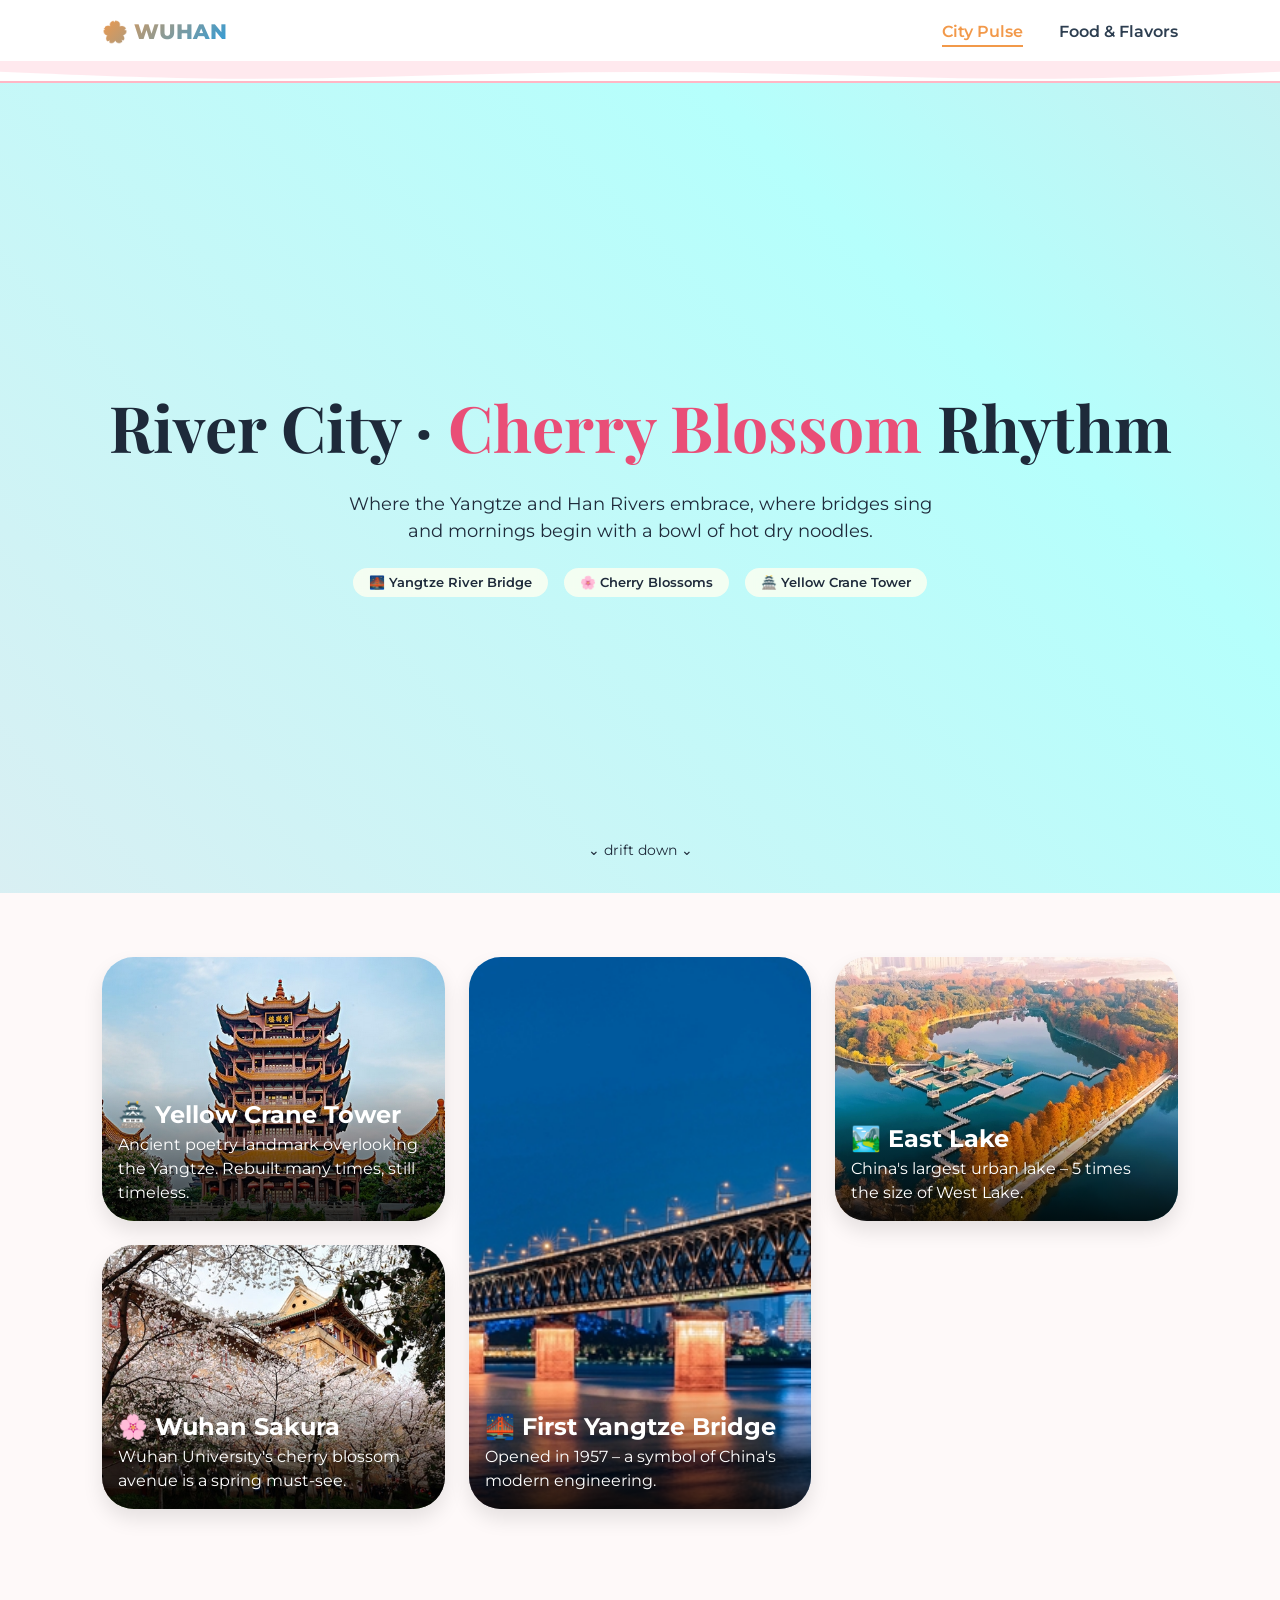
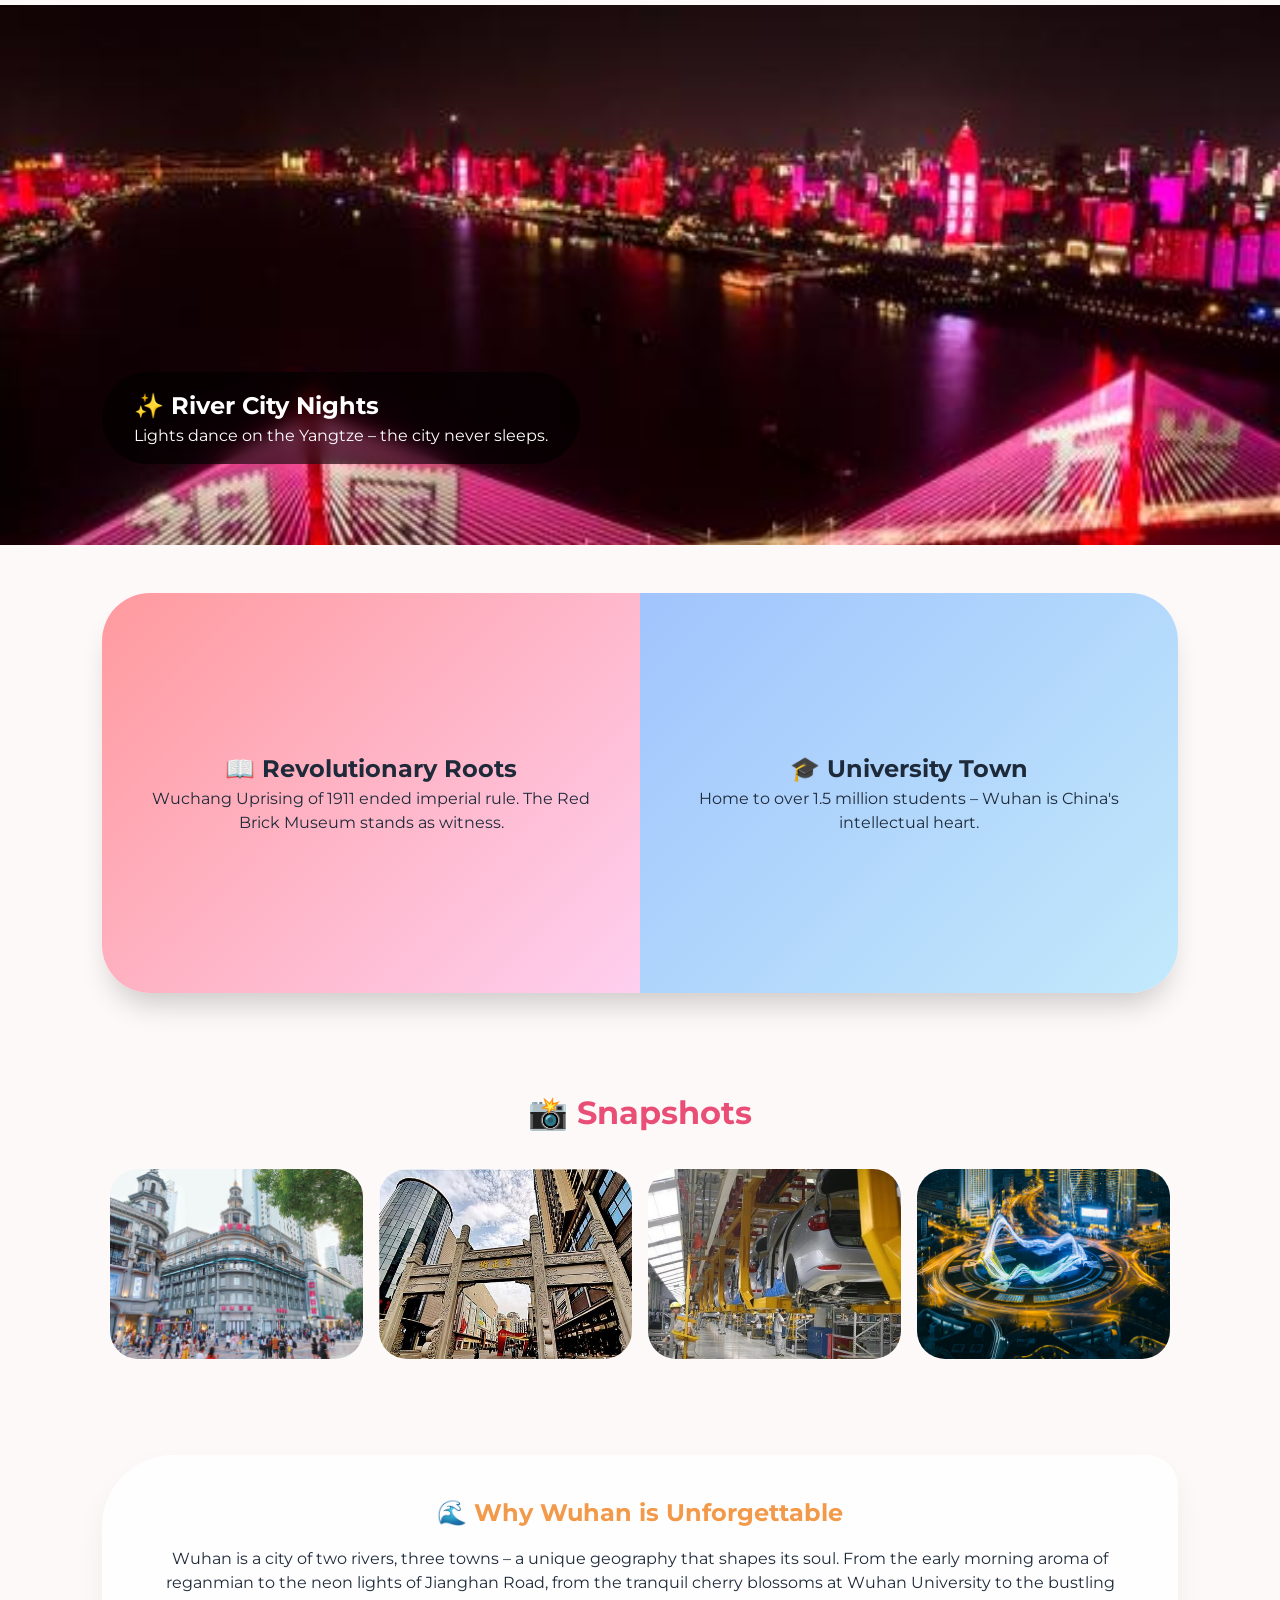
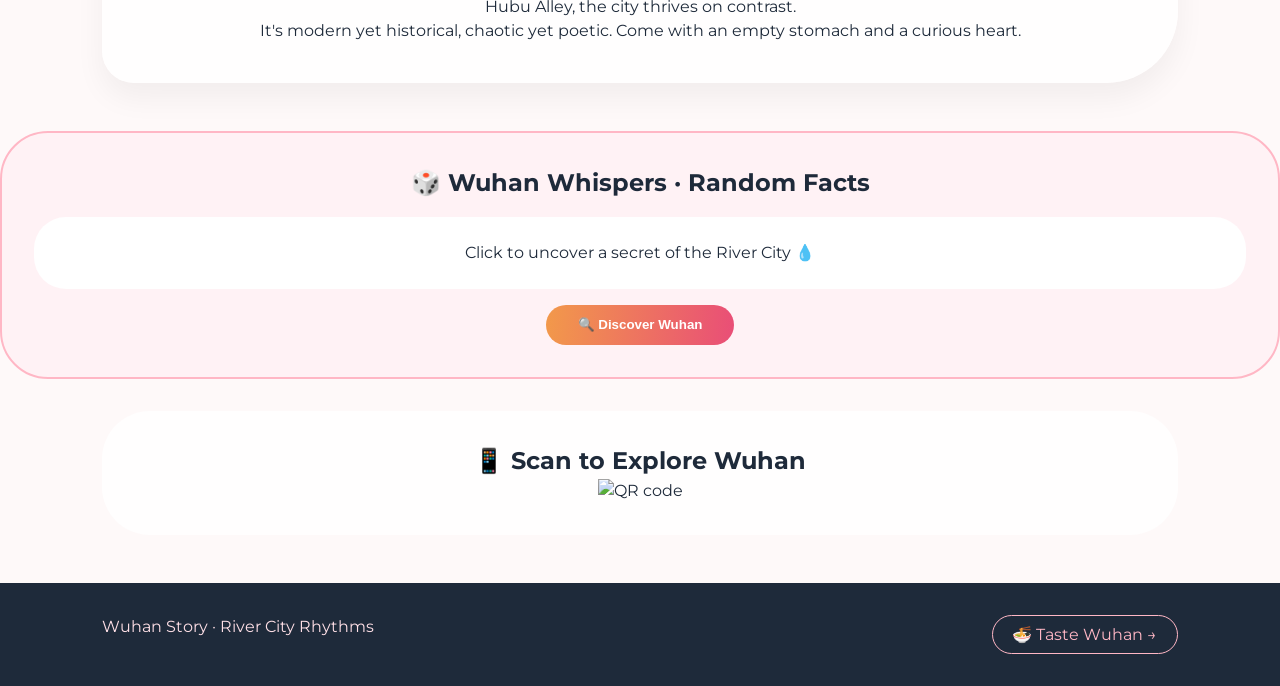
==== index.html @ 382a6985 "Add files via upload" ====
<!DOCTYPE html>
<html lang="en">
<head>
  <meta charset="UTF-8">
  <meta name="viewport" content="width=device-width, initial-scale=1.0">
  <title>Wuhan · River City · Cherry Blossom Dreams</title>
  <link rel="stylesheet" href="style.css">
  <link href="https://fonts.googleapis.com/css2?family=Montserrat:wght@300;400;500;600;700;800&family=Playfair+Display:wght@400;500;600;700&display=swap" rel="stylesheet">
</head>
<body class="wuhan-page">

<header class="header-wave">
  <div class="header-container">
    <div class="logo">🌸 WUHAN </div>
    <nav>
      <a href="index.html" class="active">City Pulse</a>
      <a href="food.html">Food & Flavors</a>
    </nav>
  </div>
  <svg class="wave-separator" viewBox="0 0 1440 60" preserveAspectRatio="none">
    <path fill="#FFB7C5" fill-opacity="0.3" d="M0,32L48,37.3C96,43,192,53,288,53.3C384,53,480,43,576,37.3C672,32,768,32,864,37.3C960,43,1056,53,1152,53.3C1248,53,1344,43,1392,37.3L1440,32L1440,0L1392,0C1344,0,1248,0,1152,0C1056,0,960,0,864,0C768,0,672,0,576,0C480,0,384,0,288,0C192,0,96,0,48,0L0,0Z"></path>
  </svg>
</header>

<!-- Hero with animated gradient -->
<section class="hero-wuhan">
  <div class="hero-bg-animate"></div>
  <div class="hero-content">
    <h1>River City · <span class="pink">Cherry Blossom</span> Rhythm</h1>
    <p>Where the Yangtze and Han Rivers embrace, where bridges sing and mornings begin with a bowl of hot dry noodles.</p>
    <div class="hero-badges">
      <span>🌉 Yangtze River Bridge</span>
      <span>🌸 Cherry Blossoms</span>
      <span>🏯 Yellow Crane Tower</span>
    </div>
  </div>
  <div class="scroll-float">⌄  drift down ⌄</div>
</section>

<!-- Waterfall card grid (unique layout) -->
<section class="waterfall-grid">
  <div class="waterfall-item">
    <img src="images/yellowcrane.jpg" alt="Yellow Crane Tower">
    <div class="waterfall-caption">
      <h2>🏯 Yellow Crane Tower</h2>
      <p>Ancient poetry landmark overlooking the Yangtze. Rebuilt many times, still timeless.</p>
    </div>
  </div>
  <div class="waterfall-item tall">
    <img src="images/yangtzebridge.jpg" alt="Yangtze River Bridge">
    <div class="waterfall-caption">
      <h2>🌉 First Yangtze Bridge</h2>
      <p>Opened in 1957 – a symbol of China's modern engineering.</p>
    </div>
  </div>
  <div class="waterfall-item">
    <img src="images/eastlake.jpg" alt="East Lake">
    <div class="waterfall-caption">
      <h2>🏞️ East Lake</h2>
      <p>China's largest urban lake – 5 times the size of West Lake.</p>
    </div>
  </div>
  <div class="waterfall-item">
    <img src="images/sakura.jpg" alt="Cherry Blossoms">
    <div class="waterfall-caption">
      <h2>🌸 Wuhan Sakura</h2>
      <p>Wuhan University's cherry blossom avenue is a spring must-see.</p>
    </div>
  </div>
</section>

<!-- Floating parallax full image -->
<section class="float-parallax">
  <div class="parallax-bg"></div>
  <div class="parallax-text">
    <h2>✨ River City Nights</h2>
    <p>Lights dance on the Yangtze – the city never sleeps.</p>
  </div>
</section>

<!-- Split screen with dynamic reveal -->
<section class="split-reveal">
  <div class="split-left">
    <div class="split-content">
      <h2>📖 Revolutionary Roots</h2>
      <p>Wuchang Uprising of 1911 ended imperial rule. The Red Brick Museum stands as witness.</p>
    </div>
  </div>
  <div class="split-right">
    <div class="split-content">
      <h2>🎓 University Town</h2>
      <p>Home to over 1.5 million students – Wuhan is China's intellectual heart.</p>
    </div>
  </div>
</section>

<!-- Mosaic gallery with hover tilt -->
<section class="mosaic-tilt">
  <div class="mosaic-title">📸 Snapshots</div>
  <div class="mosaic-flex">
    <img src="images/jianghanroad.jpg" alt="Jianghan Road">
    <img src="images/hanzhengjie.jpg" alt="Hanzheng Street">
    <img src="images/zhuankou.jpg" alt="Zhuankou Automobile hub">
    <img src="images/guanggu.jpg" alt="Optics Valley">
  </div>
</section>

<!-- Rich text block -->
<section class="bubble-text">
  <h2>🌊 Why Wuhan is Unforgettable</h2>
  <p>Wuhan is a city of two rivers, three towns – a unique geography that shapes its soul. From the early morning aroma of reganmian to the neon lights of Jianghan Road, from the tranquil cherry blossoms at Wuhan University to the bustling Hubu Alley, the city thrives on contrast.</p>
  <p>It's modern yet historical, chaotic yet poetic. Come with an empty stomach and a curious heart.</p>
</section>

<!-- Random facts interactive -->
<section class="interactive-module wuhan-module">
  <div class="module-inner">
    <h2>🎲 Wuhan Whispers · Random Facts</h2>
    <div class="fact-card" id="factDisplay">
      <p id="funFactText">Click to uncover a secret of the River City 💧</p>
    </div>
    <button class="vibrant-btn" id="randomFactBtn">🔍 Discover Wuhan</button>
  </div>
</section>

<section class="qr-center wuhan-qr">
  <h2>📱 Scan to Explore Wuhan</h2>
  <img src="images/qr.png" alt="QR code">
</section>

<footer class="footer-wuhan">
  <p>Wuhan Story · River City Rhythms</p>
  <a href="food.html" class="footer-link">🍜 Taste Wuhan →</a>
</footer>

<div id="lightbox" class="lightbox">
  <span class="close-lightbox">&times;</span>
  <img class="lightbox-content" id="lightbox-img">
</div>

<script src="script.js"></script>
</body>
</html>
---- style.css ----
* {
  margin: 0;
  padding: 0;
  box-sizing: border-box;
}

body {
  font-family: 'Montserrat', sans-serif;
  background: linear-gradient(145deg, #FFF0F5 0%, #E6F7FF 100%);
  color: #1E2A3A;
  line-height: 1.5;
  overflow-x: hidden;
}

.wuhan-page {
  background: #FEF9F9;
}

/* ========== HEADER WITH WAVE ========== */
.header-wave {
  position: sticky;
  top: 0;
  z-index: 100;
  background: rgba(255, 255, 255, 0.96);
  backdrop-filter: blur(12px);
  border-bottom: 2px solid #FFB7C5;
}
.header-container {
  display: flex;
  justify-content: space-between;
  align-items: center;
  padding: 1rem 8%;
}
.logo {
  font-size: 1.3rem;
  font-weight: 800;
  background: linear-gradient(135deg, #F2994A, #2D9CDB);
  background-clip: text;
  -webkit-background-clip: text;
  color: transparent;
}
nav a {
  color: #2D3E50;
  text-decoration: none;
  margin-left: 2rem;
  font-weight: 600;
  transition: 0.2s;
  padding-bottom: 4px;
  border-bottom: 2px solid transparent;
}
nav a.active, nav a:hover {
  border-bottom-color: #F2994A;
  color: #F2994A;
}
.wave-separator {
  display: block;
  width: 100%;
  height: 20px;
  margin-top: -2px;
}

/* ========== HERO ANIMATED ========== */
.hero-wuhan {
  min-height: 90vh;
  position: relative;
  display: flex;
  align-items: center;
  justify-content: center;
  text-align: center;
  overflow: hidden;
}
.hero-bg-animate {
  position: absolute;
  top: 0;
  left: 0;
  width: 100%;
  height: 100%;
  background: linear-gradient(45deg, #FFDEE9, #B5FFFC, #FFB7C5);
  background-size: 300% 300%;
  animation: gradientShift 10s ease infinite;
  z-index: -2;
}
@keyframes gradientShift {
  0% { background-position: 0% 50%; }
  50% { background-position: 100% 50%; }
  100% { background-position: 0% 50%; }
}
.hero-content {
  z-index: 2;
  padding: 2rem;
}
.hero-content h1 {
  font-size: clamp(2.2rem, 7vw, 4rem);
  font-family: 'Playfair Display', serif;
  font-weight: 700;
  color: #1E2A3A;
}
.pink {
  color: #E94E77;
}
.hero-content p {
  max-width: 600px;
  margin: 1rem auto;
  font-size: 1.1rem;
}
.hero-badges {
  display: flex;
  gap: 1rem;
  justify-content: center;
  flex-wrap: wrap;
  margin-top: 1.5rem;
}
.hero-badges span {
  background: rgba(255,255,240,0.8);
  backdrop-filter: blur(4px);
  padding: 0.3rem 1rem;
  border-radius: 40px;
  font-size: 0.8rem;
  font-weight: 600;
}
.scroll-float {
  position: absolute;
  bottom: 2rem;
  animation: float 2s infinite;
  font-size: 0.9rem;
}
@keyframes float {
  0%,100%{ transform: translateY(0);}
  50%{ transform: translateY(10px);}
}

/* ========== WATERFALL GRID (unique) ========== */
.waterfall-grid {
  display: grid;
  grid-template-columns: repeat(3, 1fr);
  gap: 1.5rem;
  padding: 4rem 8%;
  grid-auto-rows: minmax(250px, auto);
}
.waterfall-item {
  position: relative;
  border-radius: 32px;
  overflow: hidden;
  transition: 0.3s;
  box-shadow: 0 10px 20px rgba(0,0,0,0.1);
}
.waterfall-item img {
  width: 100%;
  height: 100%;
  object-fit: cover;
  transition: 0.4s;
}
.waterfall-item:hover img {
  transform: scale(1.05);
}
.waterfall-item.tall {
  grid-row: span 2;
}
.waterfall-caption {
  position: absolute;
  bottom: 0;
  left: 0;
  right: 0;
  background: linear-gradient(to top, #000000CC, transparent);
  padding: 1rem;
  color: white;
}
@media (max-width: 768px) {
  .waterfall-grid { grid-template-columns: 1fr; gap: 1rem; }
  .waterfall-item.tall { grid-row: span 1; }
}

/* ========== FLOATING PARALLAX ========== */
.float-parallax {
  position: relative;
  height: 60vh;
  margin: 2rem 0;
  overflow: hidden;
}
.parallax-bg {
  position: absolute;
  top: 0;
  left: 0;
  width: 100%;
  height: 120%;
  background: url('images/wuhan_night.jpg') center/cover no-repeat;
  transform: translateY(0);
  transition: transform 0.1s linear;
  will-change: transform;
}
.parallax-text {
  position: absolute;
  bottom: 15%;
  left: 8%;
  background: rgba(0,0,0,0.6);
  backdrop-filter: blur(8px);
  padding: 1rem 2rem;
  border-radius: 60px;
  color: white;
}

/* ========== SPLIT REVEAL (hover effect) ========== */
.split-reveal {
  display: flex;
  min-height: 400px;
  margin: 3rem 8%;
  border-radius: 48px;
  overflow: hidden;
  box-shadow: 0 20px 30px -10px rgba(0,0,0,0.2);
}
.split-left, .split-right {
  flex: 1;
  display: flex;
  align-items: center;
  justify-content: center;
  text-align: center;
  transition: 0.4s;
  background-size: cover;
  background-position: center;
}
.split-left {
  background: linear-gradient(135deg, #FF9A9E, #FECFEF);
}
.split-right {
  background: linear-gradient(135deg, #A1C4FD, #C2E9FB);
}
.split-content {
  padding: 2rem;
}
.split-left:hover, .split-right:hover {
  flex: 1.2;
}
@media (max-width: 768px) {
  .split-reveal { flex-direction: column; }
}

/* ========== MOSAIC TILT ========== */
.mosaic-tilt {
  padding: 3rem 8%;
}
.mosaic-title {
  font-size: 2rem;
  font-weight: 700;
  text-align: center;
  margin-bottom: 2rem;
  color: #E94E77;
}
.mosaic-flex {
  display: flex;
  flex-wrap: wrap;
  gap: 1rem;
  justify-content: center;
}
.mosaic-flex img {
  width: calc(25% - 1rem);
  min-width: 180px;
  border-radius: 28px;
  transition: 0.3s;
  transform: rotate(0deg);
}
.mosaic-flex img:hover {
  transform: rotate(2deg) scale(1.02);
  box-shadow: 0 15px 25px rgba(0,0,0,0.2);
}
@media (max-width: 768px) {
  .mosaic-flex img { width: calc(50% - 1rem); }
}

/* ========== BUBBLE TEXT (rounded card) ========== */
.bubble-text {
  background: #FFFFFFCC;
  backdrop-filter: blur(8px);
  margin: 3rem 8%;
  padding: 2.5rem;
  border-radius: 72px 32px 72px 32px;
  box-shadow: 0 15px 30px rgba(0,0,0,0.05);
  text-align: center;
}
.bubble-text h2 {
  color: #F2994A;
  margin-bottom: 1rem;
}

/* ========== CARD STACK (food page) ========== */
.card-stack {
  padding: 3rem 8%;
}
.stack-card {
  display: flex;
  align-items: center;
  gap: 2rem;
  margin-bottom: 3rem;
  background: white;
  border-radius: 48px;
  padding: 1.5rem;
  box-shadow: 0 8px 20px rgba(0,0,0,0.05);
  transition: 0.3s;
}
.stack-card.reverse {
  flex-direction: row-reverse;
}
.stack-img {
  flex: 1;
}
.stack-img img {
  width: 100%;
  border-radius: 32px;
}
.stack-text {
  flex: 1;
}
.stack-text h2 {
  color: #2D9CDB;
}
@media (max-width: 768px) {
  .stack-card, .stack-card.reverse { flex-direction: column; }
}

/* ========== MORNING MARKET FULL ========== */
.morning-market {
  position: relative;
  margin: 2rem 0;
}
.morning-market img {
  width: 100%;
  max-height: 70vh;
  object-fit: cover;
}
.market-caption {
  position: absolute;
  bottom: 10%;
  left: 8%;
  background: rgba(0,0,0,0.6);
  padding: 0.8rem 1.8rem;
  border-radius: 40px;
  color: white;
}

/* ========== CIRCLE GRID (snacks) ========== */
.snack-circle {
  padding: 3rem 8%;
}
.circle-title {
  text-align: center;
  font-size: 1.8rem;
  font-weight: 700;
  margin-bottom: 2rem;
}
.circle-grid {
  display: flex;
  flex-wrap: wrap;
  gap: 2rem;
  justify-content: center;
}
.circle-item {
  text-align: center;
  width: 150px;
}
.circle-item img {
  width: 120px;
  height: 120px;
  object-fit: cover;
  border-radius: 50%;
  border: 4px solid #FFB7C5;
  transition: 0.3s;
}
.circle-item img:hover {
  transform: scale(1.05);
  border-color: #F2994A;
}
.circle-item span {
  display: block;
  margin-top: 0.5rem;
  font-weight: 500;
}

/* ========== INTERACTIVE MODULE (Wuhan version) ========== */
.wuhan-module .module-inner {
  background: #FFF2F5;
  border-radius: 48px;
  padding: 2rem;
  text-align: center;
  border: 2px solid #FFB7C5;
}
.wuhan-module .fact-card {
  background: white;
  color: #1E2A3A;
  padding: 1.5rem;
  border-radius: 32px;
  margin: 1rem 0;
}
.vibrant-btn {
  background: linear-gradient(95deg, #F2994A, #E94E77);
  border: none;
  padding: 0.8rem 2rem;
  border-radius: 60px;
  font-weight: bold;
  color: white;
  cursor: pointer;
  transition: 0.2s;
}
.vibrant-btn:hover {
  transform: scale(1.02);
  box-shadow: 0 8px 18px rgba(233,78,119,0.4);
}
.qr-center.wuhan-qr {
  background: #FFFFFFDD;
  border-radius: 48px;
  margin: 2rem 8%;
  padding: 2rem;
  text-align: center;
}
.footer-wuhan {
  background: #1E2A3A;
  color: #FFE0E7;
  display: flex;
  justify-content: space-between;
  padding: 2rem 8%;
  margin-top: 3rem;
  flex-wrap: wrap;
}
.footer-link {
  color: #FFB7C5;
  text-decoration: none;
  border: 1px solid #FFB7C5;
  padding: 0.4rem 1.2rem;
  border-radius: 40px;
}
.lightbox {
  display: none;
  position: fixed;
  top:0; left:0;
  width:100%; height:100%;
  background: rgba(0,0,0,0.95);
  backdrop-filter: blur(12px);
  z-index: 1000;
  justify-content: center;
  align-items: center;
}
.lightbox-content {
  max-width: 85%;
  max-height: 85%;
  border-radius: 28px;
}
.close-lightbox {
  position: absolute;
  top: 30px; right: 40px;
  font-size: 40px;
  color: white;
  cursor: pointer;
}
.hidden {
  opacity: 0;
  transform: translateY(40px);
  transition: 0.7s cubic-bezier(0.2,0.9,0.4,1.1);
}
.show {
  opacity: 1;
  transform: translateY(0);
}
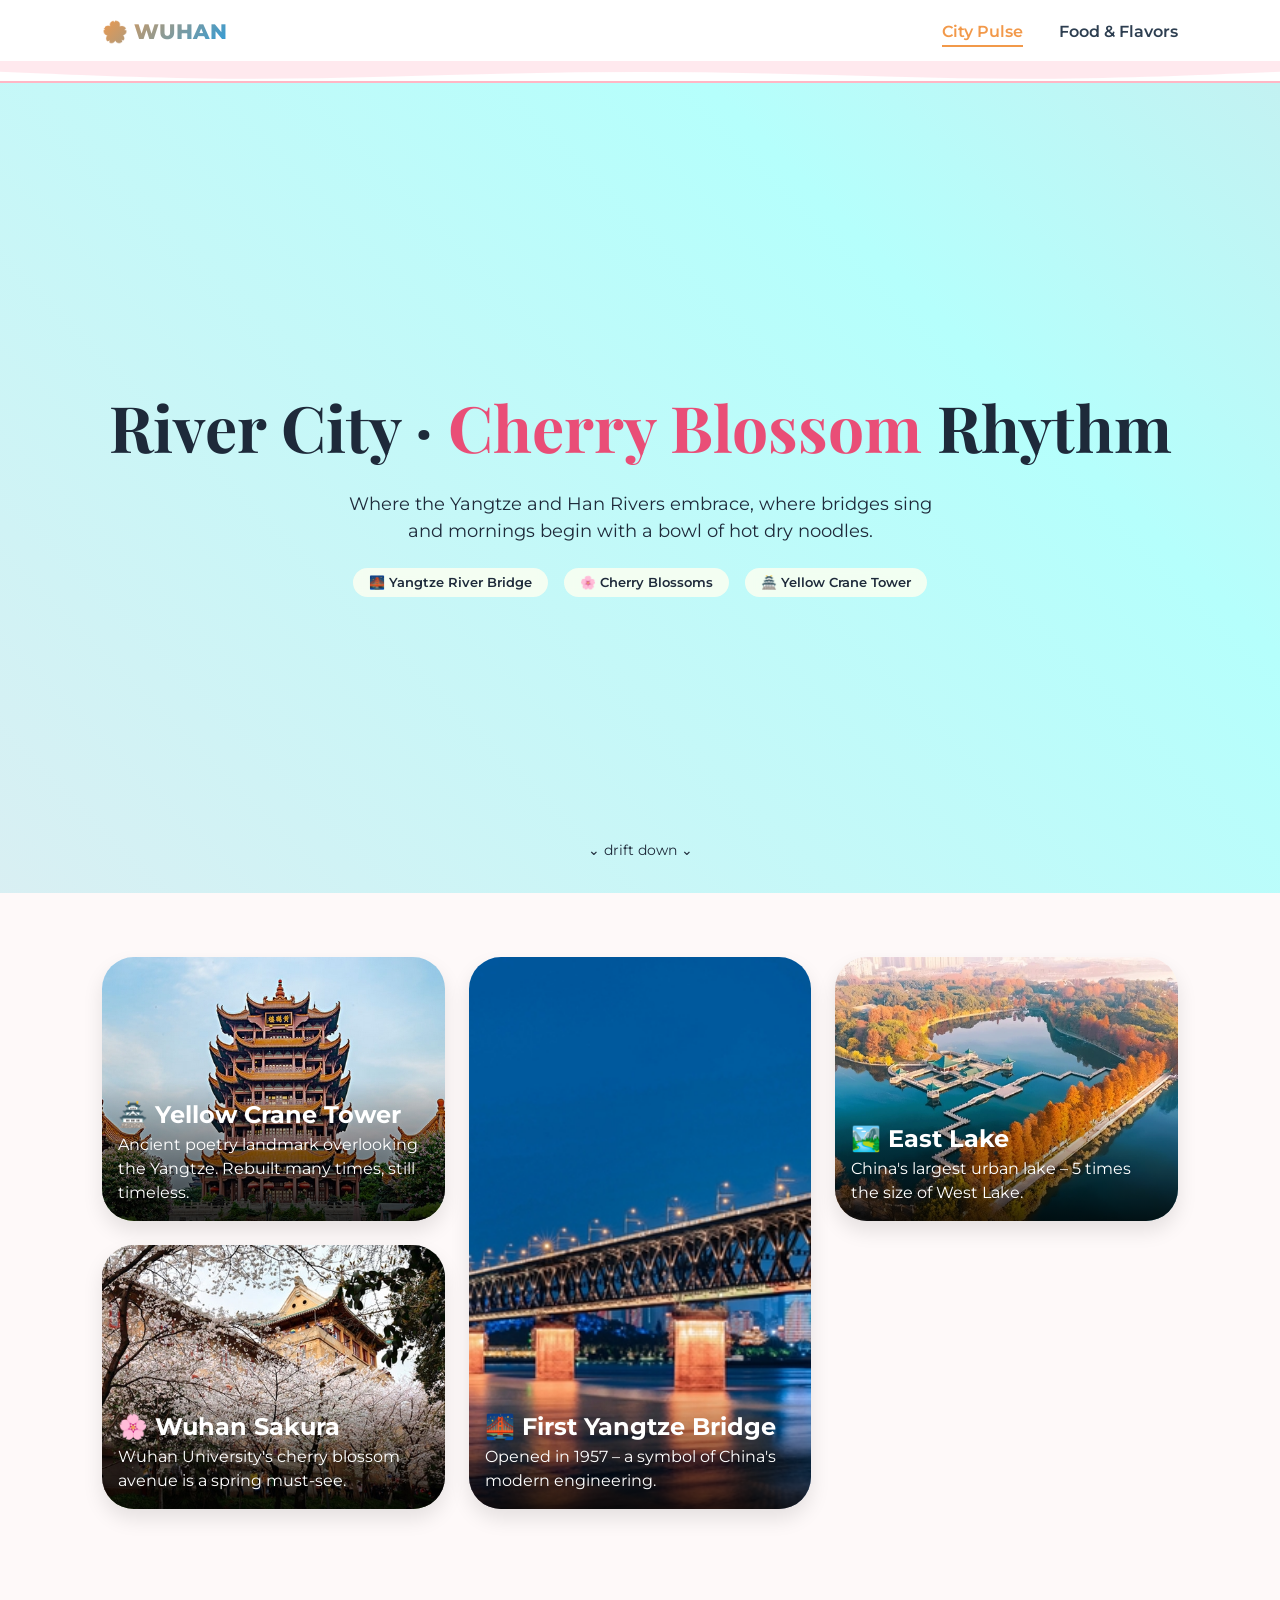
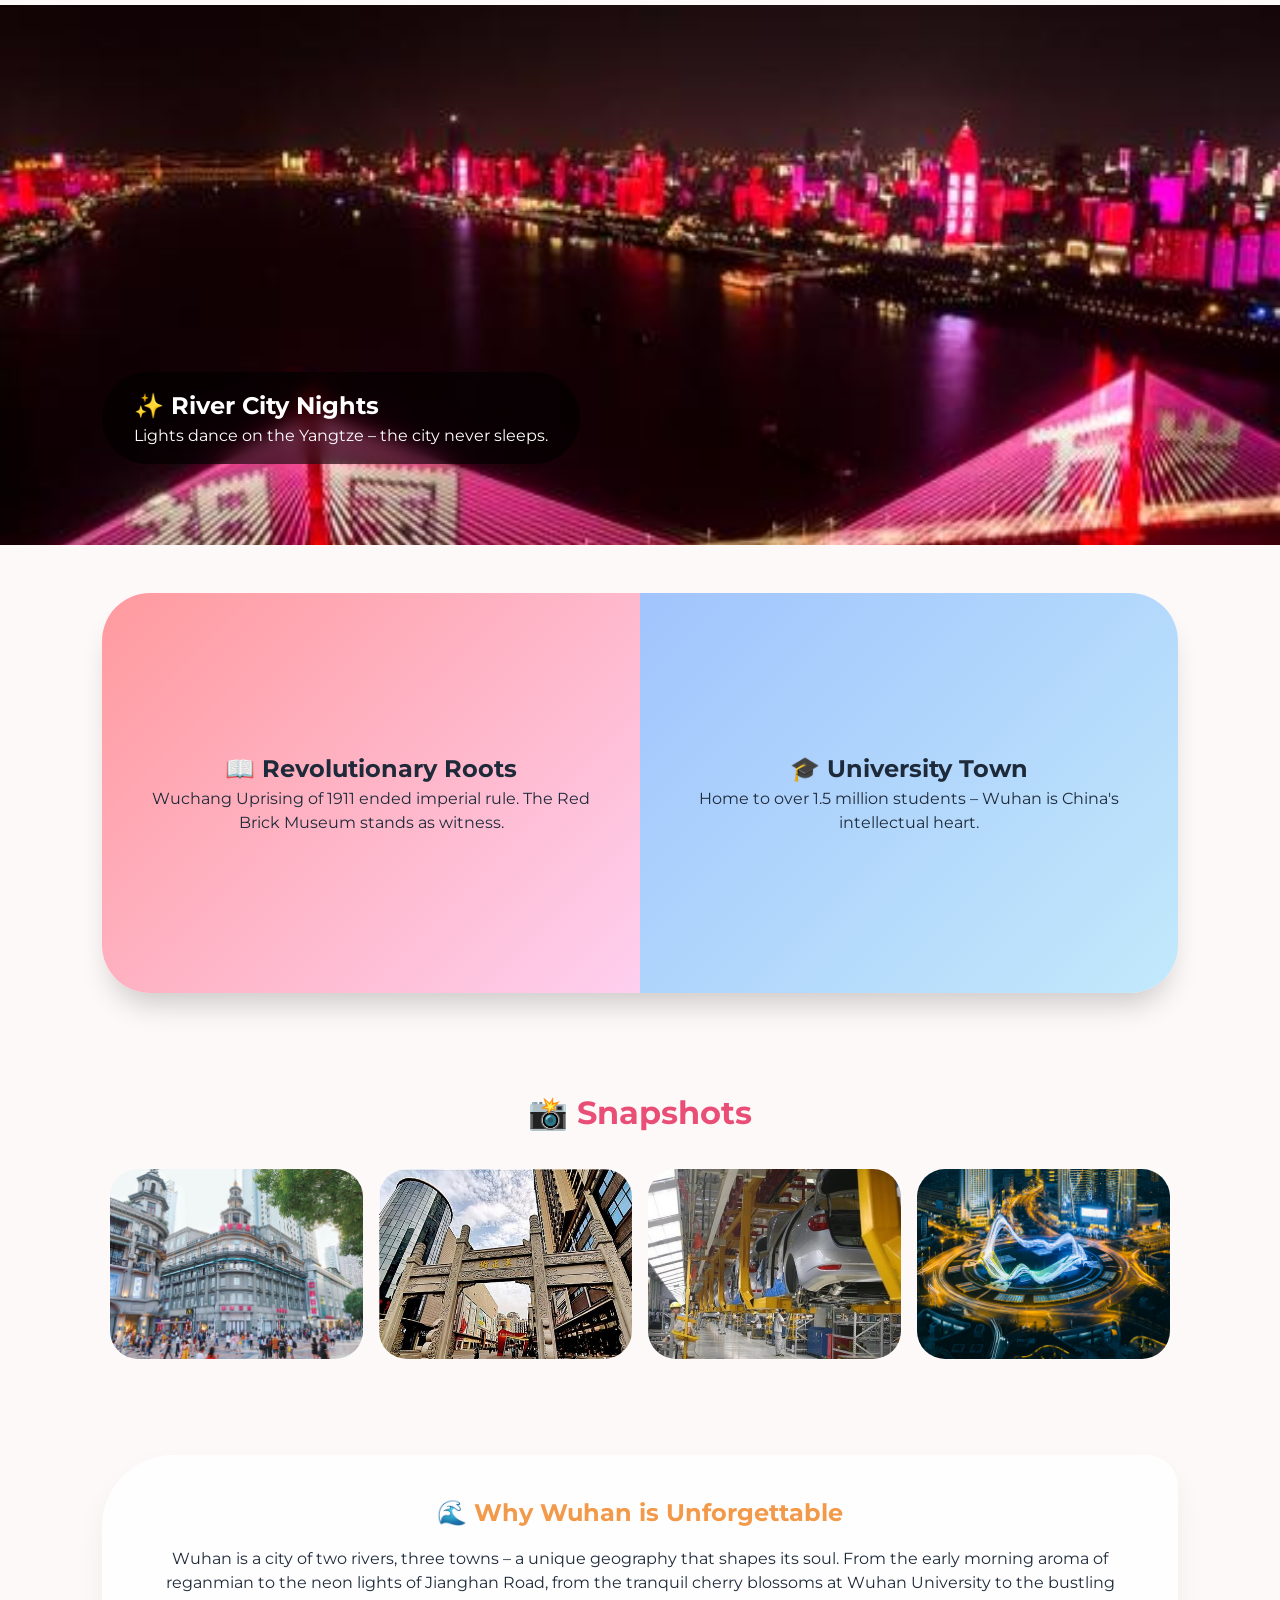
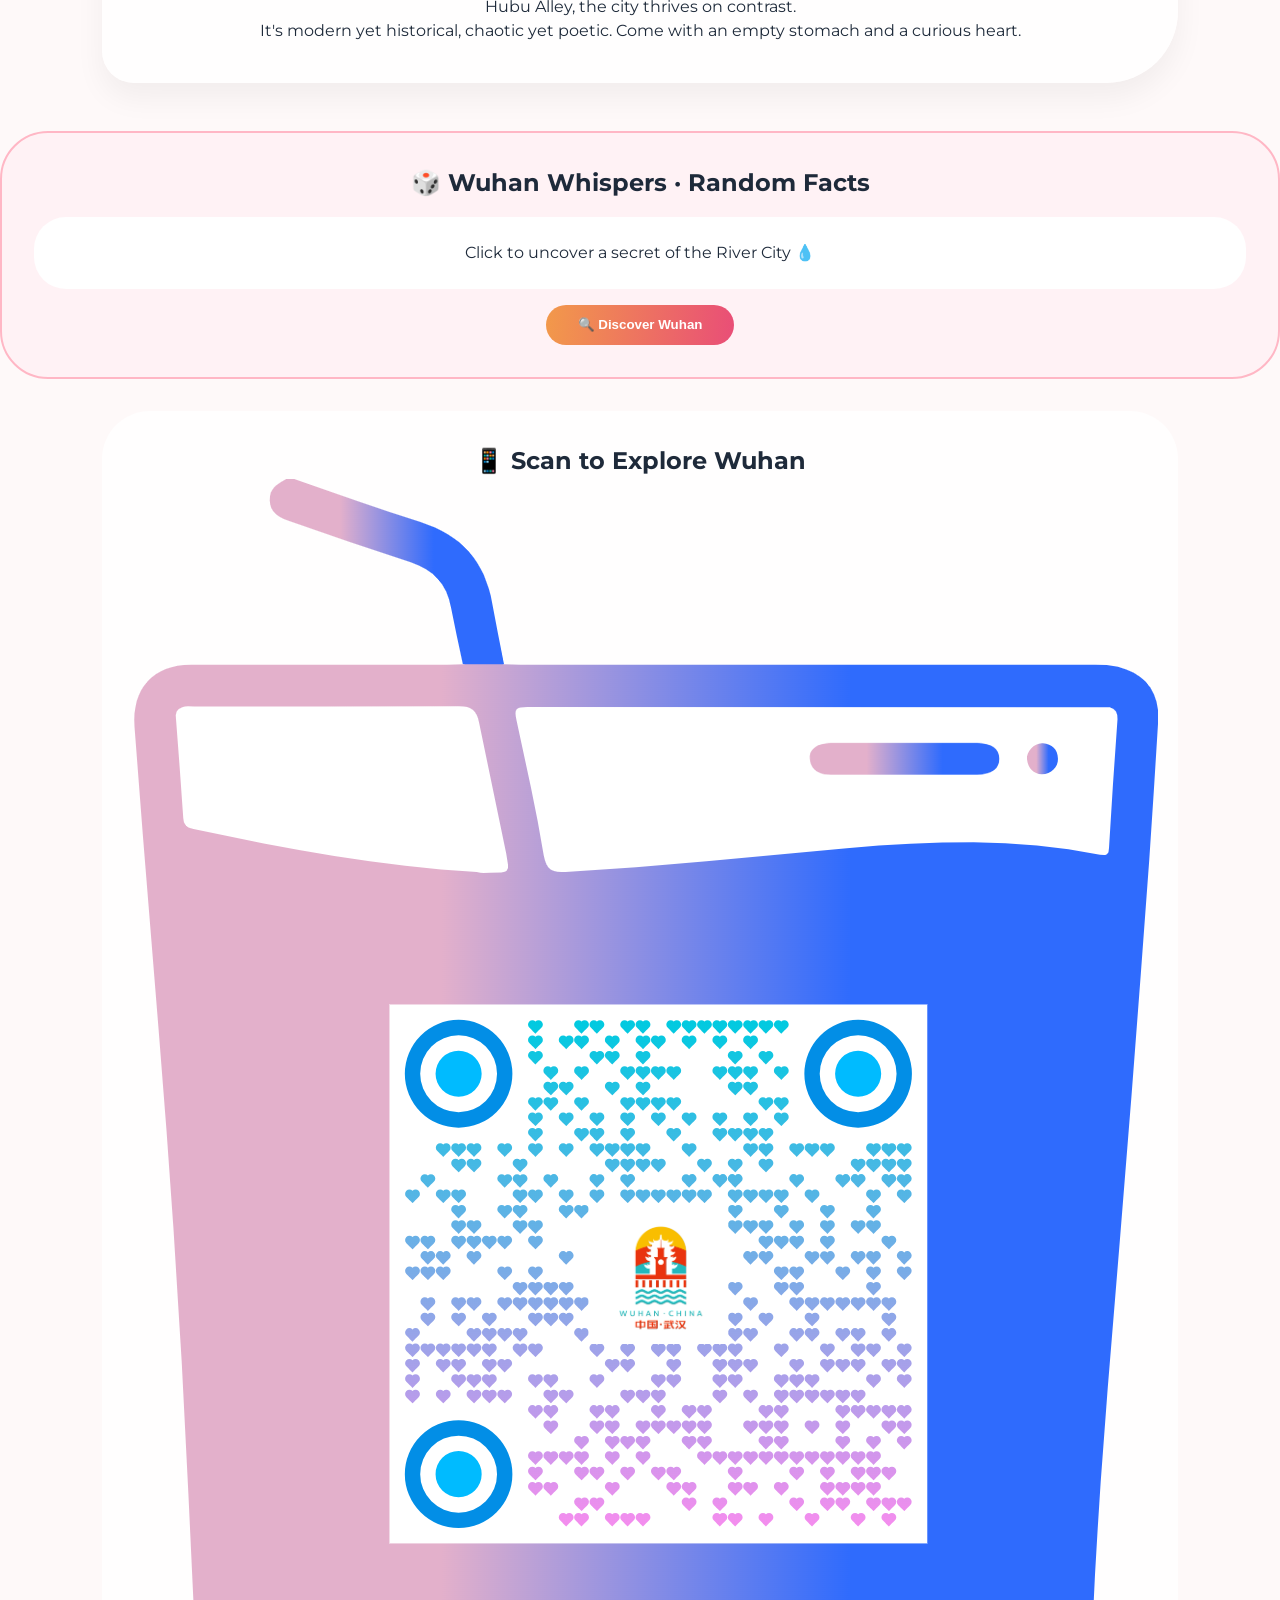
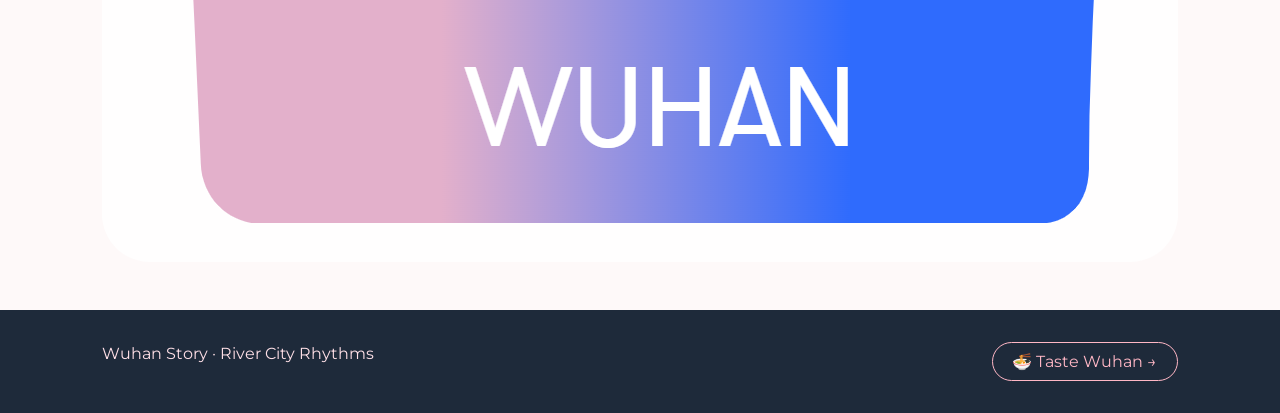
==== commit 61a4f977: "Update index.html" ====
--- a/index.html
+++ b/index.html
@@ -6,6 +6,15 @@
   <title>Wuhan · River City · Cherry Blossom Dreams</title>
   <link rel="stylesheet" href="style.css">
   <link href="https://fonts.googleapis.com/css2?family=Montserrat:wght@300;400;500;600;700;800&family=Playfair+Display:wght@400;500;600;700&display=swap" rel="stylesheet">
+<!-- Google tag (gtag.js) -->
+<script async src="https://www.googletagmanager.com/gtag/js?id=G-JSNE1688EK"></script>
+<script>
+  window.dataLayer = window.dataLayer || [];
+  function gtag(){dataLayer.push(arguments);}
+  gtag('js', new Date());
+
+  gtag('config', 'G-JSNE1688EK');
+</script>
 </head>
 <body class="wuhan-page">
 
@@ -140,4 +149,4 @@
 
 <script src="script.js"></script>
 </body>
-</html>+</html>
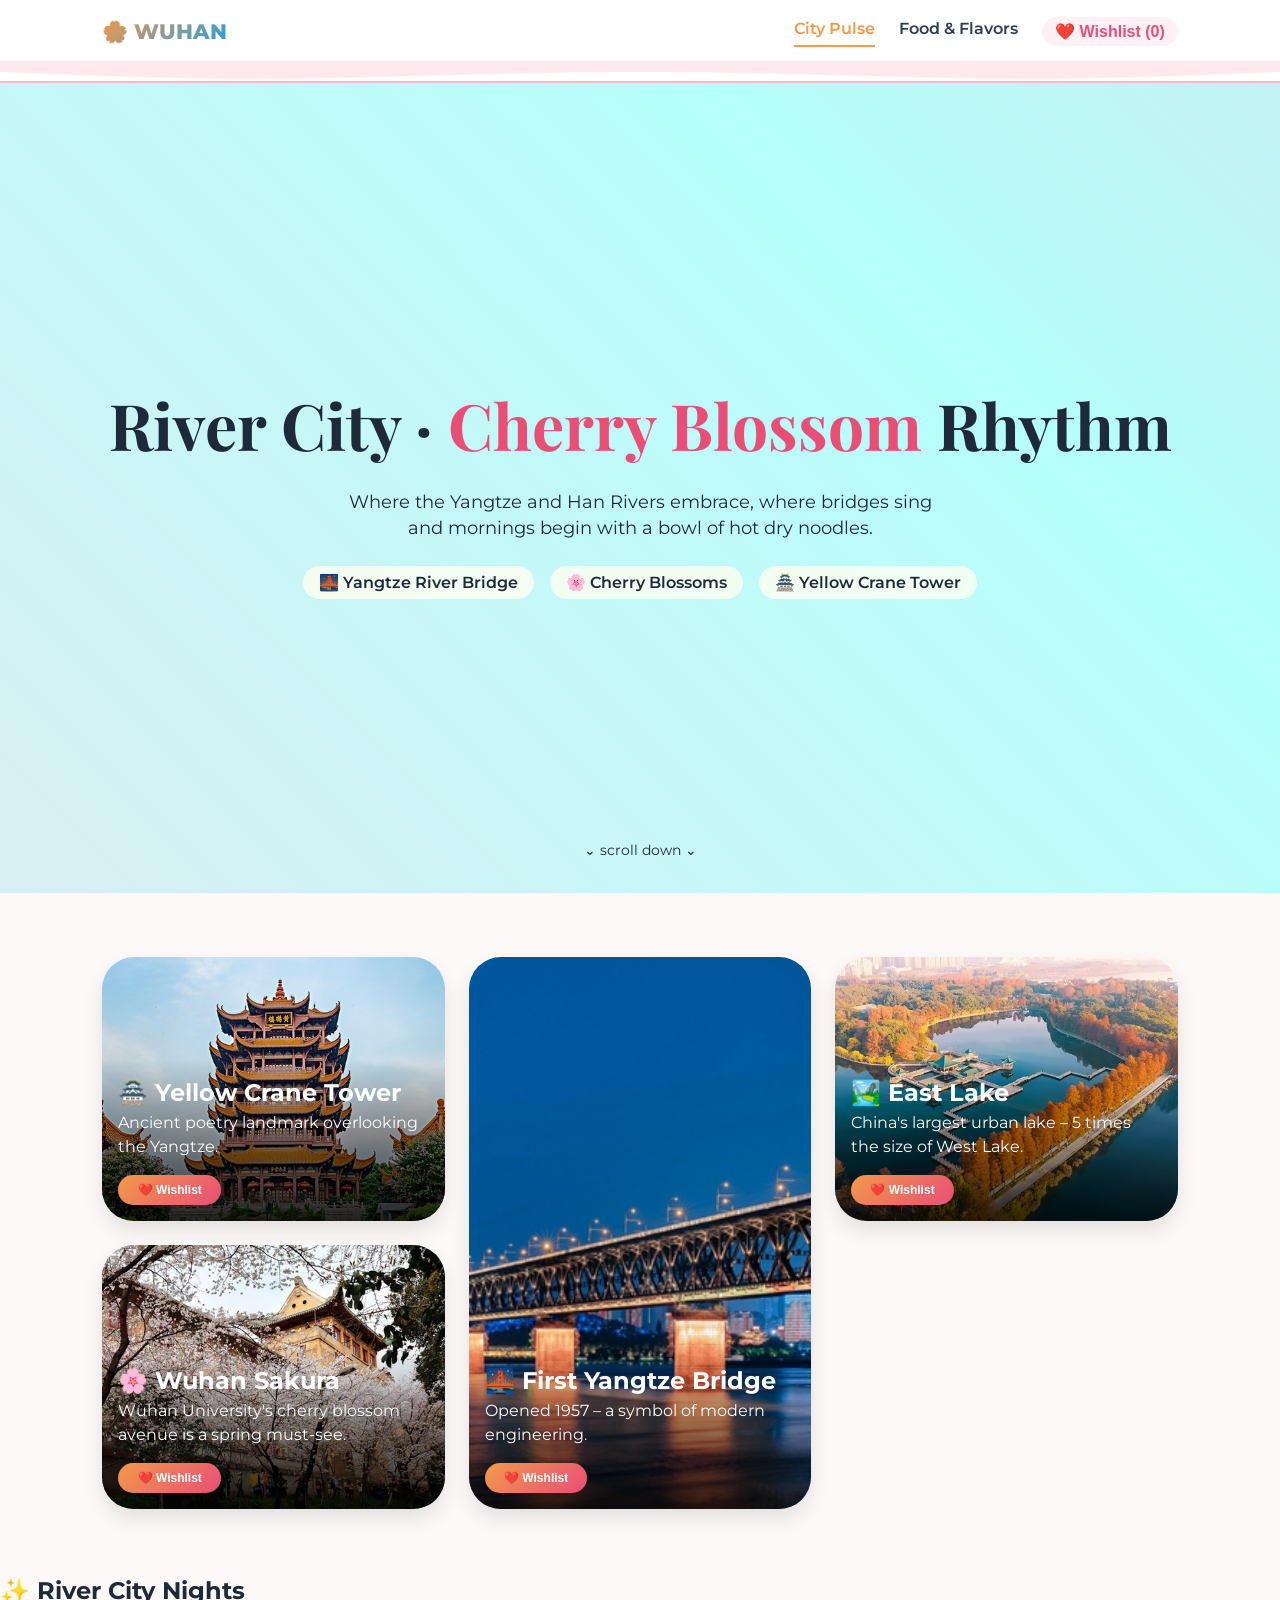
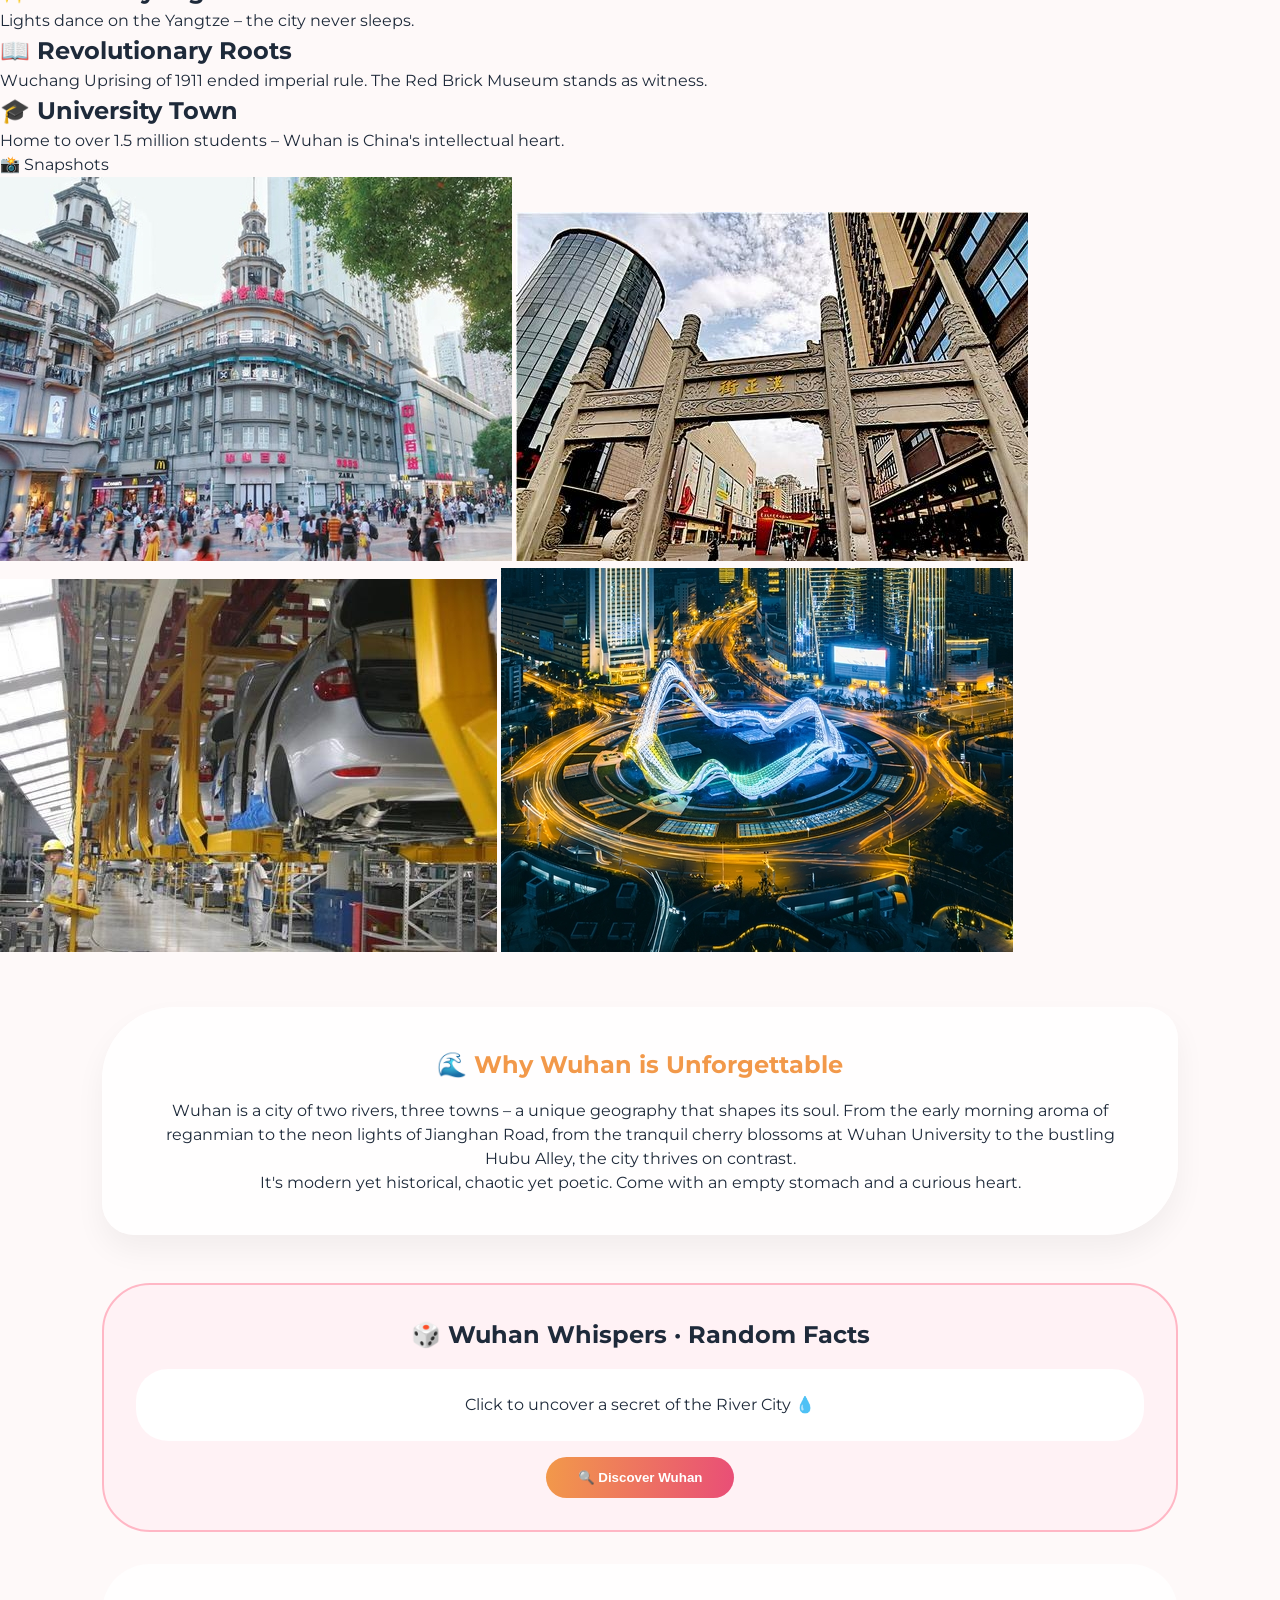
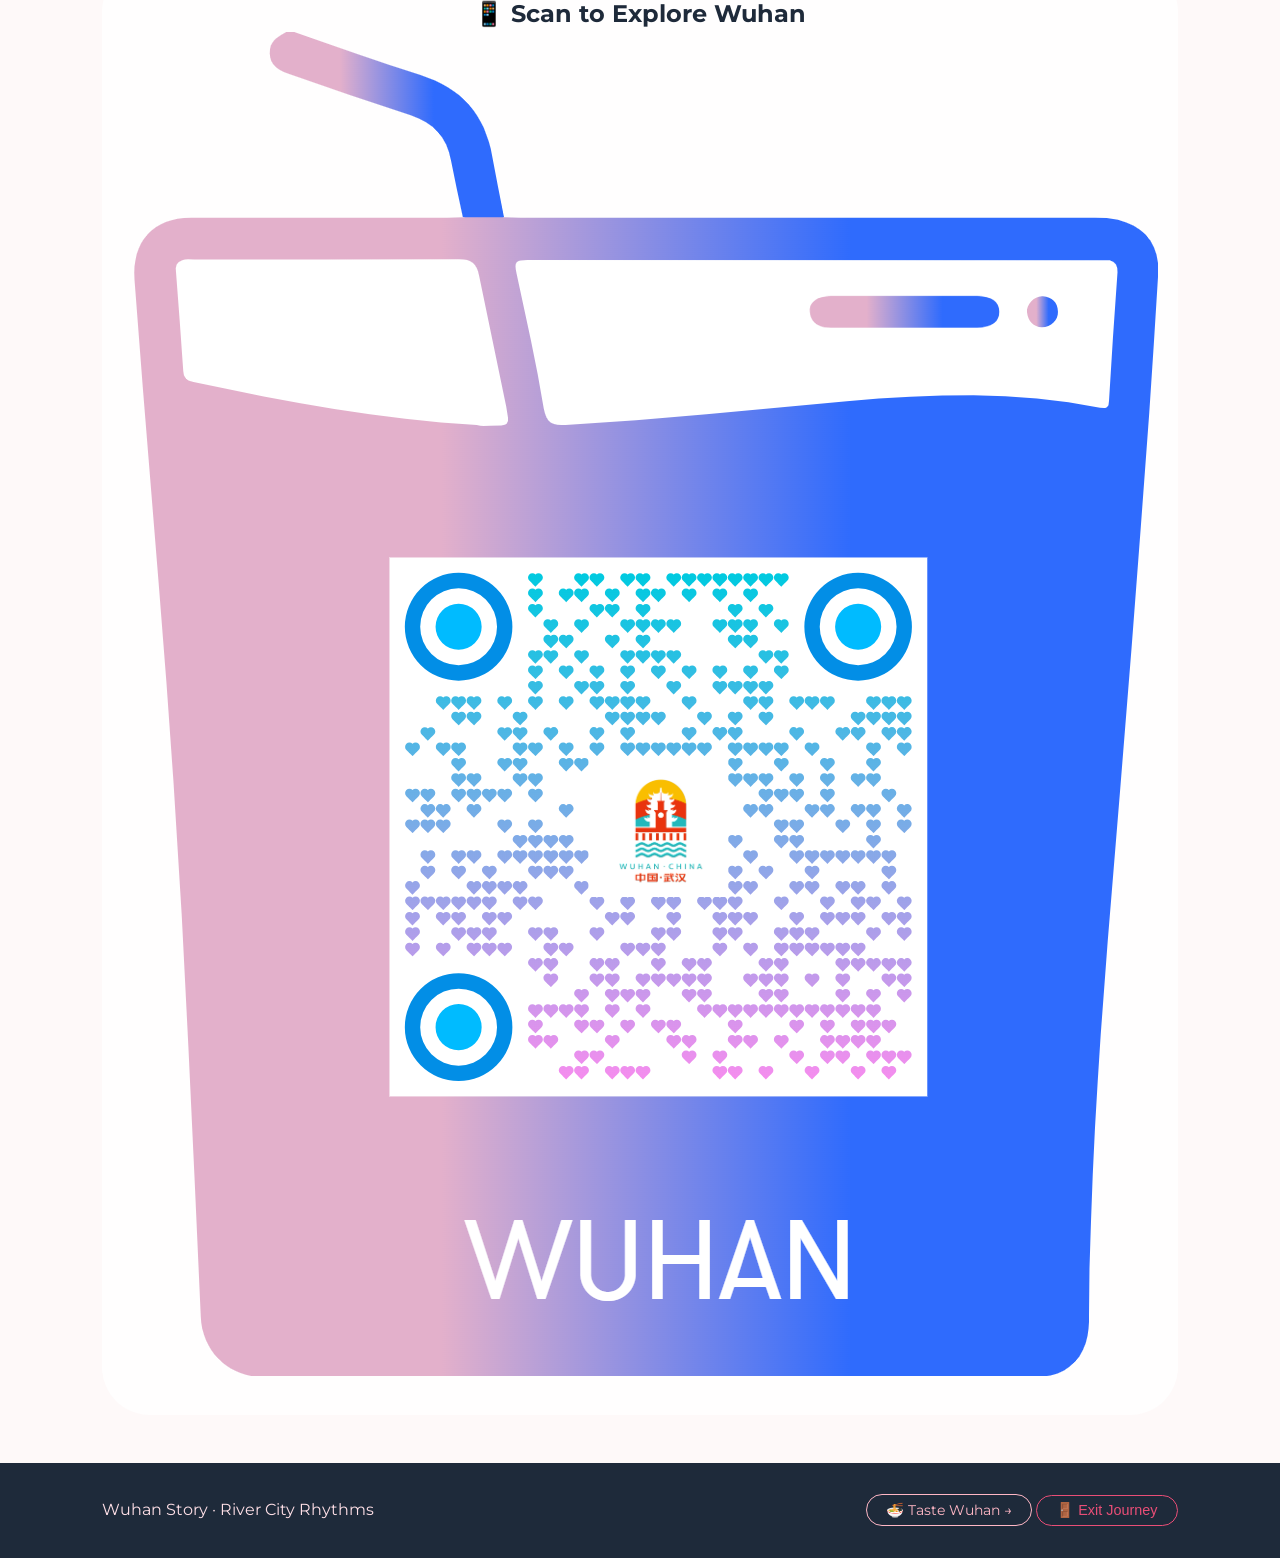
==== commit a1b33c4b: "Add files via upload" ====
--- a/index.html
+++ b/index.html
@@ -2,28 +2,20 @@
 <html lang="en">
 <head>
   <meta charset="UTF-8">
-  <meta name="viewport" content="width=device-width, initial-scale=1.0">
+  <meta name="viewport" content="width=device-width, initial-scale=1.0, user-scalable=yes">
   <title>Wuhan · River City · Cherry Blossom Dreams</title>
   <link rel="stylesheet" href="style.css">
   <link href="https://fonts.googleapis.com/css2?family=Montserrat:wght@300;400;500;600;700;800&family=Playfair+Display:wght@400;500;600;700&display=swap" rel="stylesheet">
-<!-- Google tag (gtag.js) -->
-<script async src="https://www.googletagmanager.com/gtag/js?id=G-JSNE1688EK"></script>
-<script>
-  window.dataLayer = window.dataLayer || [];
-  function gtag(){dataLayer.push(arguments);}
-  gtag('js', new Date());
-
-  gtag('config', 'G-JSNE1688EK');
-</script>
 </head>
 <body class="wuhan-page">
 
 <header class="header-wave">
   <div class="header-container">
-    <div class="logo">🌸 WUHAN </div>
+    <div class="logo">🌸 WUHAN</div>
     <nav>
       <a href="index.html" class="active">City Pulse</a>
       <a href="food.html">Food & Flavors</a>
+      <button class="wishlist-header-btn" id="openWishlistBtn">❤️ Wishlist (<span id="wishlistCount">0</span>)</button>
     </nav>
   </div>
   <svg class="wave-separator" viewBox="0 0 1440 60" preserveAspectRatio="none">
@@ -31,7 +23,7 @@
   </svg>
 </header>
 
-<!-- Hero with animated gradient -->
+<!-- Animated gradient hero -->
 <section class="hero-wuhan">
   <div class="hero-bg-animate"></div>
   <div class="hero-content">
@@ -43,42 +35,46 @@
       <span>🏯 Yellow Crane Tower</span>
     </div>
   </div>
-  <div class="scroll-float">⌄  drift down ⌄</div>
+  <div class="scroll-float">⌄ scroll down ⌄</div>
 </section>
 
-<!-- Waterfall card grid (unique layout) -->
+<!-- Waterfall grid with wishlist integration -->
 <section class="waterfall-grid">
-  <div class="waterfall-item">
+  <div class="waterfall-item" data-name="Yellow Crane Tower" data-img="images/yellowcrane.jpg" data-type="landmark">
     <img src="images/yellowcrane.jpg" alt="Yellow Crane Tower">
     <div class="waterfall-caption">
       <h2>🏯 Yellow Crane Tower</h2>
-      <p>Ancient poetry landmark overlooking the Yangtze. Rebuilt many times, still timeless.</p>
+      <p>Ancient poetry landmark overlooking the Yangtze.</p>
+      <button class="add-wishlist-btn small-btn">❤️ Wishlist</button>
     </div>
   </div>
-  <div class="waterfall-item tall">
+  <div class="waterfall-item tall" data-name="Yangtze River Bridge" data-img="images/yangtzebridge.jpg" data-type="landmark">
     <img src="images/yangtzebridge.jpg" alt="Yangtze River Bridge">
     <div class="waterfall-caption">
       <h2>🌉 First Yangtze Bridge</h2>
-      <p>Opened in 1957 – a symbol of China's modern engineering.</p>
+      <p>Opened 1957 – a symbol of modern engineering.</p>
+      <button class="add-wishlist-btn small-btn">❤️ Wishlist</button>
     </div>
   </div>
-  <div class="waterfall-item">
+  <div class="waterfall-item" data-name="East Lake" data-img="images/eastlake.jpg" data-type="landmark">
     <img src="images/eastlake.jpg" alt="East Lake">
     <div class="waterfall-caption">
       <h2>🏞️ East Lake</h2>
       <p>China's largest urban lake – 5 times the size of West Lake.</p>
+      <button class="add-wishlist-btn small-btn">❤️ Wishlist</button>
     </div>
   </div>
-  <div class="waterfall-item">
+  <div class="waterfall-item" data-name="Wuhan University Sakura" data-img="images/sakura.jpg" data-type="landmark">
     <img src="images/sakura.jpg" alt="Cherry Blossoms">
     <div class="waterfall-caption">
       <h2>🌸 Wuhan Sakura</h2>
       <p>Wuhan University's cherry blossom avenue is a spring must-see.</p>
+      <button class="add-wishlist-btn small-btn">❤️ Wishlist</button>
     </div>
   </div>
 </section>
 
-<!-- Floating parallax full image -->
+<!-- Floating parallax section -->
 <section class="float-parallax">
   <div class="parallax-bg"></div>
   <div class="parallax-text">
@@ -87,7 +83,7 @@
   </div>
 </section>
 
-<!-- Split screen with dynamic reveal -->
+<!-- Split screen history & modernity -->
 <section class="split-reveal">
   <div class="split-left">
     <div class="split-content">
@@ -103,18 +99,18 @@
   </div>
 </section>
 
-<!-- Mosaic gallery with hover tilt -->
+<!-- Mosaic gallery -->
 <section class="mosaic-tilt">
   <div class="mosaic-title">📸 Snapshots</div>
   <div class="mosaic-flex">
     <img src="images/jianghanroad.jpg" alt="Jianghan Road">
     <img src="images/hanzhengjie.jpg" alt="Hanzheng Street">
-    <img src="images/zhuankou.jpg" alt="Zhuankou Automobile hub">
+    <img src="images/zhuankou.jpg" alt="Zhuankou Auto Hub">
     <img src="images/guanggu.jpg" alt="Optics Valley">
   </div>
 </section>
 
-<!-- Rich text block -->
+<!-- Cultural insight -->
 <section class="bubble-text">
   <h2>🌊 Why Wuhan is Unforgettable</h2>
   <p>Wuhan is a city of two rivers, three towns – a unique geography that shapes its soul. From the early morning aroma of reganmian to the neon lights of Jianghan Road, from the tranquil cherry blossoms at Wuhan University to the bustling Hubu Alley, the city thrives on contrast.</p>
@@ -139,9 +135,43 @@
 
 <footer class="footer-wuhan">
   <p>Wuhan Story · River City Rhythms</p>
-  <a href="food.html" class="footer-link">🍜 Taste Wuhan →</a>
+  <div class="footer-actions">
+    <a href="food.html" class="footer-link">🍜 Taste Wuhan →</a>
+    <button id="exitSiteBtn" class="footer-link exit-btn">🚪 Exit Journey</button>
+  </div>
 </footer>
 
+<!-- Wishlist Modal -->
+<div id="wishlistModal" class="custom-modal">
+  <div class="modal-content wishlist-modal-content">
+    <div class="modal-header">
+      <h2>❤️ My Wuhan Wishlist</h2>
+      <span class="modal-close" id="closeWishlistModal">&times;</span>
+    </div>
+    <div id="wishlistItemsContainer" class="wishlist-list">
+      <p style="text-align:center; color:gray;">No items yet. Click "Wishlist" to add landmarks or food.</p>
+    </div>
+  </div>
+</div>
+
+<!-- Exit Confirmation Modal -->
+<div id="exitConfirmModal" class="custom-modal">
+  <div class="modal-content confirm-modal-content">
+    <div class="modal-header">
+      <h2>🚪 Confirm Exit</h2>
+      <span class="modal-close" id="closeExitModal">&times;</span>
+    </div>
+    <div class="confirm-body">
+      <p>Are you sure you want to leave the Wuhan journey?<br>Your wishlist will be cleared.</p>
+      <div class="confirm-buttons">
+        <button id="confirmExitBtn" class="vibrant-btn danger-btn">Confirm Exit</button>
+        <button id="cancelExitBtn" class="vibrant-btn secondary-btn">Cancel</button>
+      </div>
+    </div>
+  </div>
+</div>
+
+<div id="toastMsg" class="toast-message"></div>
 <div id="lightbox" class="lightbox">
   <span class="close-lightbox">&times;</span>
   <img class="lightbox-content" id="lightbox-img">
@@ -149,4 +179,4 @@
 
 <script src="script.js"></script>
 </body>
-</html>
+</html>
--- a/style.css
+++ b/style.css
@@ -1,3 +1,4 @@
+/* Global reset & fonts */
 * {
   margin: 0;
   padding: 0;
@@ -30,6 +31,7 @@
   justify-content: space-between;
   align-items: center;
   padding: 1rem 8%;
+  flex-wrap: wrap;
 }
 .logo {
   font-size: 1.3rem;
@@ -39,10 +41,15 @@
   -webkit-background-clip: text;
   color: transparent;
 }
+nav {
+  display: flex;
+  align-items: center;
+  gap: 1.5rem;
+  flex-wrap: wrap;
+}
 nav a {
   color: #2D3E50;
   text-decoration: none;
-  margin-left: 2rem;
   font-weight: 600;
   transition: 0.2s;
   padding-bottom: 4px;
@@ -51,6 +58,22 @@
 nav a.active, nav a:hover {
   border-bottom-color: #F2994A;
   color: #F2994A;
+}
+.wishlist-header-btn {
+  background: none;
+  border: none;
+  font-size: 1rem;
+  font-weight: 700;
+  color: #E94E77;
+  cursor: pointer;
+  transition: 0.2s;
+  padding: 0.3rem 0.8rem;
+  border-radius: 40px;
+  background: #FFF0F5;
+}
+.wishlist-header-btn:hover {
+  background: #FFE0E7;
+  transform: scale(1.02);
 }
 .wave-separator {
   display: block;
@@ -95,41 +118,14 @@
   font-weight: 700;
   color: #1E2A3A;
 }
-.pink {
-  color: #E94E77;
-}
-.hero-content p {
-  max-width: 600px;
-  margin: 1rem auto;
-  font-size: 1.1rem;
-}
-.hero-badges {
-  display: flex;
-  gap: 1rem;
-  justify-content: center;
-  flex-wrap: wrap;
-  margin-top: 1.5rem;
-}
-.hero-badges span {
-  background: rgba(255,255,240,0.8);
-  backdrop-filter: blur(4px);
-  padding: 0.3rem 1rem;
-  border-radius: 40px;
-  font-size: 0.8rem;
-  font-weight: 600;
-}
-.scroll-float {
-  position: absolute;
-  bottom: 2rem;
-  animation: float 2s infinite;
-  font-size: 0.9rem;
-}
-@keyframes float {
-  0%,100%{ transform: translateY(0);}
-  50%{ transform: translateY(10px);}
-}
-
-/* ========== WATERFALL GRID (unique) ========== */
+.pink { color: #E94E77; }
+.hero-content p { max-width: 600px; margin: 1rem auto; font-size: 1.1rem; }
+.hero-badges { display: flex; gap: 1rem; justify-content: center; flex-wrap: wrap; margin-top: 1.5rem; }
+.hero-badges span { background: rgba(255,255,240,0.8); backdrop-filter: blur(4px); padding: 0.3rem 1rem; border-radius: 40px; font-weight: 600; }
+.scroll-float { position: absolute; bottom: 2rem; animation: float 2s infinite; font-size: 0.9rem; }
+@keyframes float { 0%,100%{ transform: translateY(0);} 50%{ transform: translateY(10px);} }
+
+/* ========== WATERFALL GRID ========== */
 .waterfall-grid {
   display: grid;
   grid-template-columns: repeat(3, 1fr);
@@ -144,18 +140,9 @@
   transition: 0.3s;
   box-shadow: 0 10px 20px rgba(0,0,0,0.1);
 }
-.waterfall-item img {
-  width: 100%;
-  height: 100%;
-  object-fit: cover;
-  transition: 0.4s;
-}
-.waterfall-item:hover img {
-  transform: scale(1.05);
-}
-.waterfall-item.tall {
-  grid-row: span 2;
-}
+.waterfall-item img { width: 100%; height: 100%; object-fit: cover; transition: 0.4s; }
+.waterfall-item:hover img { transform: scale(1.05); }
+.waterfall-item.tall { grid-row: span 2; }
 .waterfall-caption {
   position: absolute;
   bottom: 0;
@@ -165,108 +152,66 @@
   padding: 1rem;
   color: white;
 }
-@media (max-width: 768px) {
-  .waterfall-grid { grid-template-columns: 1fr; gap: 1rem; }
-  .waterfall-item.tall { grid-row: span 1; }
-}
-
-/* ========== FLOATING PARALLAX ========== */
-.float-parallax {
-  position: relative;
-  height: 60vh;
-  margin: 2rem 0;
-  overflow: hidden;
-}
-.parallax-bg {
-  position: absolute;
-  top: 0;
-  left: 0;
-  width: 100%;
-  height: 120%;
-  background: url('images/wuhan_night.jpg') center/cover no-repeat;
-  transform: translateY(0);
-  transition: transform 0.1s linear;
-  will-change: transform;
-}
-.parallax-text {
-  position: absolute;
-  bottom: 15%;
-  left: 8%;
-  background: rgba(0,0,0,0.6);
-  backdrop-filter: blur(8px);
-  padding: 1rem 2rem;
-  border-radius: 60px;
+.small-btn {
+  background: rgba(255,255,240,0.85);
+  border: none;
+  padding: 0.2rem 0.8rem;
+  border-radius: 30px;
+  font-weight: 600;
+  font-size: 0.75rem;
+  cursor: pointer;
+  margin-top: 0.5rem;
+  transition: 0.2s;
+  color: #E94E77;
+}
+.small-btn:hover { background: #FFB7C5; transform: scale(1.02); }
+
+/* ========== CARD STACK (food page) ========== */
+.card-stack { padding: 3rem 8%; }
+.stack-card {
+  display: flex;
+  align-items: center;
+  gap: 2rem;
+  margin-bottom: 3rem;
+  background: white;
+  border-radius: 48px;
+  padding: 1.5rem;
+  box-shadow: 0 8px 20px rgba(0,0,0,0.05);
+}
+.stack-card.reverse { flex-direction: row-reverse; }
+.stack-img { flex: 1; }
+.stack-img img { width: 100%; border-radius: 32px; }
+.stack-text { flex: 1; }
+.stack-text h2 { color: #2D9CDB; }
+.add-wishlist-btn {
+  background: linear-gradient(135deg, #F2994A, #E94E77);
+  border: none;
+  padding: 0.5rem 1.2rem;
+  border-radius: 40px;
   color: white;
-}
-
-/* ========== SPLIT REVEAL (hover effect) ========== */
-.split-reveal {
-  display: flex;
-  min-height: 400px;
-  margin: 3rem 8%;
-  border-radius: 48px;
-  overflow: hidden;
-  box-shadow: 0 20px 30px -10px rgba(0,0,0,0.2);
-}
-.split-left, .split-right {
-  flex: 1;
-  display: flex;
-  align-items: center;
-  justify-content: center;
-  text-align: center;
-  transition: 0.4s;
-  background-size: cover;
-  background-position: center;
-}
-.split-left {
-  background: linear-gradient(135deg, #FF9A9E, #FECFEF);
-}
-.split-right {
-  background: linear-gradient(135deg, #A1C4FD, #C2E9FB);
-}
-.split-content {
-  padding: 2rem;
-}
-.split-left:hover, .split-right:hover {
-  flex: 1.2;
-}
-@media (max-width: 768px) {
-  .split-reveal { flex-direction: column; }
-}
-
-/* ========== MOSAIC TILT ========== */
-.mosaic-tilt {
-  padding: 3rem 8%;
-}
-.mosaic-title {
-  font-size: 2rem;
   font-weight: 700;
-  text-align: center;
-  margin-bottom: 2rem;
-  color: #E94E77;
-}
-.mosaic-flex {
-  display: flex;
-  flex-wrap: wrap;
-  gap: 1rem;
-  justify-content: center;
-}
-.mosaic-flex img {
-  width: calc(25% - 1rem);
-  min-width: 180px;
-  border-radius: 28px;
-  transition: 0.3s;
-  transform: rotate(0deg);
-}
-.mosaic-flex img:hover {
-  transform: rotate(2deg) scale(1.02);
-  box-shadow: 0 15px 25px rgba(0,0,0,0.2);
-}
-@media (max-width: 768px) {
-  .mosaic-flex img { width: calc(50% - 1rem); }
-}
-
-/* ========== BUBBLE TEXT (rounded card) ========== */
+  margin-top: 1rem;
+  cursor: pointer;
+  transition: 0.2s;
+}
+.add-wishlist-btn:hover { transform: scale(1.02); box-shadow: 0 4px 12px rgba(233,78,119,0.4); }
+.mini-wish { padding: 0.2rem 0.8rem; font-size: 0.7rem; margin-top: 0.5rem; }
+
+/* ========== MORNING MARKET ========== */
+.morning-market { position: relative; margin: 2rem 0; }
+.morning-market img { width: 100%; max-height: 70vh; object-fit: cover; }
+.market-caption { position: absolute; bottom: 10%; left: 8%; background: rgba(0,0,0,0.6); padding: 0.8rem 1.8rem; border-radius: 40px; color: white; }
+
+/* ========== SNACK CIRCLE ========== */
+.snack-circle { padding: 3rem 8%; }
+.circle-title { text-align: center; font-size: 1.8rem; font-weight: 700; margin-bottom: 2rem; }
+.circle-grid { display: flex; flex-wrap: wrap; gap: 2rem; justify-content: center; }
+.circle-item { text-align: center; width: 150px; }
+.circle-item img { width: 120px; height: 120px; object-fit: cover; border-radius: 50%; border: 4px solid #FFB7C5; transition: 0.3s; }
+.circle-item img:hover { transform: scale(1.05); border-color: #F2994A; }
+.circle-item span { display: block; margin: 0.5rem 0; font-weight: 500; }
+
+/* ========== BUBBLE TEXT ========== */
 .bubble-text {
   background: #FFFFFFCC;
   backdrop-filter: blur(8px);
@@ -276,119 +221,12 @@
   box-shadow: 0 15px 30px rgba(0,0,0,0.05);
   text-align: center;
 }
-.bubble-text h2 {
-  color: #F2994A;
-  margin-bottom: 1rem;
-}
-
-/* ========== CARD STACK (food page) ========== */
-.card-stack {
-  padding: 3rem 8%;
-}
-.stack-card {
-  display: flex;
-  align-items: center;
-  gap: 2rem;
-  margin-bottom: 3rem;
-  background: white;
-  border-radius: 48px;
-  padding: 1.5rem;
-  box-shadow: 0 8px 20px rgba(0,0,0,0.05);
-  transition: 0.3s;
-}
-.stack-card.reverse {
-  flex-direction: row-reverse;
-}
-.stack-img {
-  flex: 1;
-}
-.stack-img img {
-  width: 100%;
-  border-radius: 32px;
-}
-.stack-text {
-  flex: 1;
-}
-.stack-text h2 {
-  color: #2D9CDB;
-}
-@media (max-width: 768px) {
-  .stack-card, .stack-card.reverse { flex-direction: column; }
-}
-
-/* ========== MORNING MARKET FULL ========== */
-.morning-market {
-  position: relative;
-  margin: 2rem 0;
-}
-.morning-market img {
-  width: 100%;
-  max-height: 70vh;
-  object-fit: cover;
-}
-.market-caption {
-  position: absolute;
-  bottom: 10%;
-  left: 8%;
-  background: rgba(0,0,0,0.6);
-  padding: 0.8rem 1.8rem;
-  border-radius: 40px;
-  color: white;
-}
-
-/* ========== CIRCLE GRID (snacks) ========== */
-.snack-circle {
-  padding: 3rem 8%;
-}
-.circle-title {
-  text-align: center;
-  font-size: 1.8rem;
-  font-weight: 700;
-  margin-bottom: 2rem;
-}
-.circle-grid {
-  display: flex;
-  flex-wrap: wrap;
-  gap: 2rem;
-  justify-content: center;
-}
-.circle-item {
-  text-align: center;
-  width: 150px;
-}
-.circle-item img {
-  width: 120px;
-  height: 120px;
-  object-fit: cover;
-  border-radius: 50%;
-  border: 4px solid #FFB7C5;
-  transition: 0.3s;
-}
-.circle-item img:hover {
-  transform: scale(1.05);
-  border-color: #F2994A;
-}
-.circle-item span {
-  display: block;
-  margin-top: 0.5rem;
-  font-weight: 500;
-}
-
-/* ========== INTERACTIVE MODULE (Wuhan version) ========== */
-.wuhan-module .module-inner {
-  background: #FFF2F5;
-  border-radius: 48px;
-  padding: 2rem;
-  text-align: center;
-  border: 2px solid #FFB7C5;
-}
-.wuhan-module .fact-card {
-  background: white;
-  color: #1E2A3A;
-  padding: 1.5rem;
-  border-radius: 32px;
-  margin: 1rem 0;
-}
+.bubble-text h2 { color: #F2994A; margin-bottom: 1rem; }
+
+/* ========== INTERACTIVE MODULE ========== */
+.interactive-module { margin: 2rem 8%; }
+.wuhan-module .module-inner { background: #FFF2F5; border-radius: 48px; padding: 2rem; text-align: center; border: 2px solid #FFB7C5; }
+.fact-card { background: white; color: #1E2A3A; padding: 1.5rem; border-radius: 32px; margin: 1rem 0; }
 .vibrant-btn {
   background: linear-gradient(95deg, #F2994A, #E94E77);
   border: none;
@@ -399,25 +237,20 @@
   cursor: pointer;
   transition: 0.2s;
 }
-.vibrant-btn:hover {
-  transform: scale(1.02);
-  box-shadow: 0 8px 18px rgba(233,78,119,0.4);
-}
-.qr-center.wuhan-qr {
-  background: #FFFFFFDD;
-  border-radius: 48px;
-  margin: 2rem 8%;
-  padding: 2rem;
-  text-align: center;
-}
+.vibrant-btn:hover { transform: scale(1.02); box-shadow: 0 8px 18px rgba(233,78,119,0.4); }
+
+/* ========== FOOTER & MISC ========== */
+.qr-center.wuhan-qr { background: #FFFFFFDD; border-radius: 48px; margin: 2rem 8%; padding: 2rem; text-align: center; }
 .footer-wuhan {
   background: #1E2A3A;
   color: #FFE0E7;
   display: flex;
   justify-content: space-between;
+  align-items: center;
   padding: 2rem 8%;
   margin-top: 3rem;
   flex-wrap: wrap;
+  gap: 1rem;
 }
 .footer-link {
   color: #FFB7C5;
@@ -425,36 +258,96 @@
   border: 1px solid #FFB7C5;
   padding: 0.4rem 1.2rem;
   border-radius: 40px;
-}
-.lightbox {
+  background: transparent;
+  cursor: pointer;
+  transition: 0.2s;
+  font-size: 0.9rem;
+}
+.footer-link:hover { background: #FFB7C5; color: #1E2A3A; }
+.exit-btn { border-color: #E94E77; color: #E94E77; }
+
+/* ========== MODAL STYLES ========== */
+.custom-modal {
   display: none;
   position: fixed;
-  top:0; left:0;
-  width:100%; height:100%;
-  background: rgba(0,0,0,0.95);
-  backdrop-filter: blur(12px);
-  z-index: 1000;
+  top: 0; left: 0;
+  width: 100%; height: 100%;
+  background: rgba(0,0,0,0.75);
+  backdrop-filter: blur(8px);
+  z-index: 2000;
+  align-items: center;
   justify-content: center;
-  align-items: center;
-}
-.lightbox-content {
-  max-width: 85%;
-  max-height: 85%;
-  border-radius: 28px;
-}
-.close-lightbox {
-  position: absolute;
-  top: 30px; right: 40px;
-  font-size: 40px;
+}
+.modal-content {
+  background: #FFF9F9;
+  max-width: 500px;
+  width: 90%;
+  border-radius: 48px;
+  overflow: hidden;
+  animation: fadeSlideUp 0.2s ease;
+}
+@keyframes fadeSlideUp {
+  from { opacity: 0; transform: translateY(20px);}
+  to { opacity: 1; transform: translateY(0);}
+}
+.modal-header {
+  display: flex;
+  justify-content: space-between;
+  align-items: center;
+  padding: 1rem 1.5rem;
+  background: #FFE0E7;
+  border-bottom: 2px solid #FFB7C5;
+}
+.modal-close { font-size: 2rem; cursor: pointer; font-weight: 300; transition: 0.2s; }
+.modal-close:hover { color: #E94E77; }
+.wishlist-list { padding: 1rem; max-height: 60vh; overflow-y: auto; }
+.wishlist-item {
+  display: flex;
+  align-items: center;
+  gap: 1rem;
+  background: white;
+  border-radius: 32px;
+  padding: 0.8rem;
+  margin-bottom: 0.8rem;
+  box-shadow: 0 2px 8px rgba(0,0,0,0.05);
+}
+.wishlist-img { width: 60px; height: 60px; object-fit: cover; border-radius: 28px; }
+.wishlist-info { flex: 1; }
+.wishlist-info h4 { margin-bottom: 0.2rem; }
+.remove-wish-btn { background: #FFE0E7; border: none; padding: 0.3rem 0.8rem; border-radius: 30px; color: #E94E77; font-weight: 600; cursor: pointer; }
+.confirm-body { padding: 2rem; text-align: center; }
+.confirm-buttons { display: flex; gap: 1rem; justify-content: center; margin-top: 1.5rem; }
+.danger-btn { background: #E94E77; }
+.secondary-btn { background: #6c757d; }
+
+/* ========== TOAST & LIGHTBOX ========== */
+.toast-message {
+  position: fixed;
+  bottom: 30px;
+  left: 50%;
+  transform: translateX(-50%);
+  background: #1E2A3A;
   color: white;
-  cursor: pointer;
-}
-.hidden {
+  padding: 0.6rem 1.5rem;
+  border-radius: 40px;
+  z-index: 2100;
   opacity: 0;
-  transform: translateY(40px);
-  transition: 0.7s cubic-bezier(0.2,0.9,0.4,1.1);
-}
-.show {
-  opacity: 1;
-  transform: translateY(0);
+  transition: opacity 0.3s;
+  pointer-events: none;
+  font-size: 0.9rem;
+}
+.lightbox { display: none; position: fixed; top:0; left:0; width:100%; height:100%; background: rgba(0,0,0,0.95); backdrop-filter: blur(12px); z-index: 1000; justify-content: center; align-items: center; }
+.lightbox-content { max-width: 85%; max-height: 85%; border-radius: 28px; }
+.close-lightbox { position: absolute; top: 30px; right: 40px; font-size: 40px; color: white; cursor: pointer; }
+
+/* ========== SCROLL REVEAL ========== */
+.hidden { opacity: 0; transform: translateY(40px); transition: 0.7s cubic-bezier(0.2,0.9,0.4,1.1); }
+.show { opacity: 1; transform: translateY(0); }
+
+/* ========== RESPONSIVE ========== */
+@media (max-width: 768px) {
+  .waterfall-grid { grid-template-columns: 1fr; }
+  .stack-card, .stack-card.reverse { flex-direction: column; }
+  .footer-wuhan { flex-direction: column; text-align: center; }
+  .hero-badges { gap: 0.5rem; }
 }
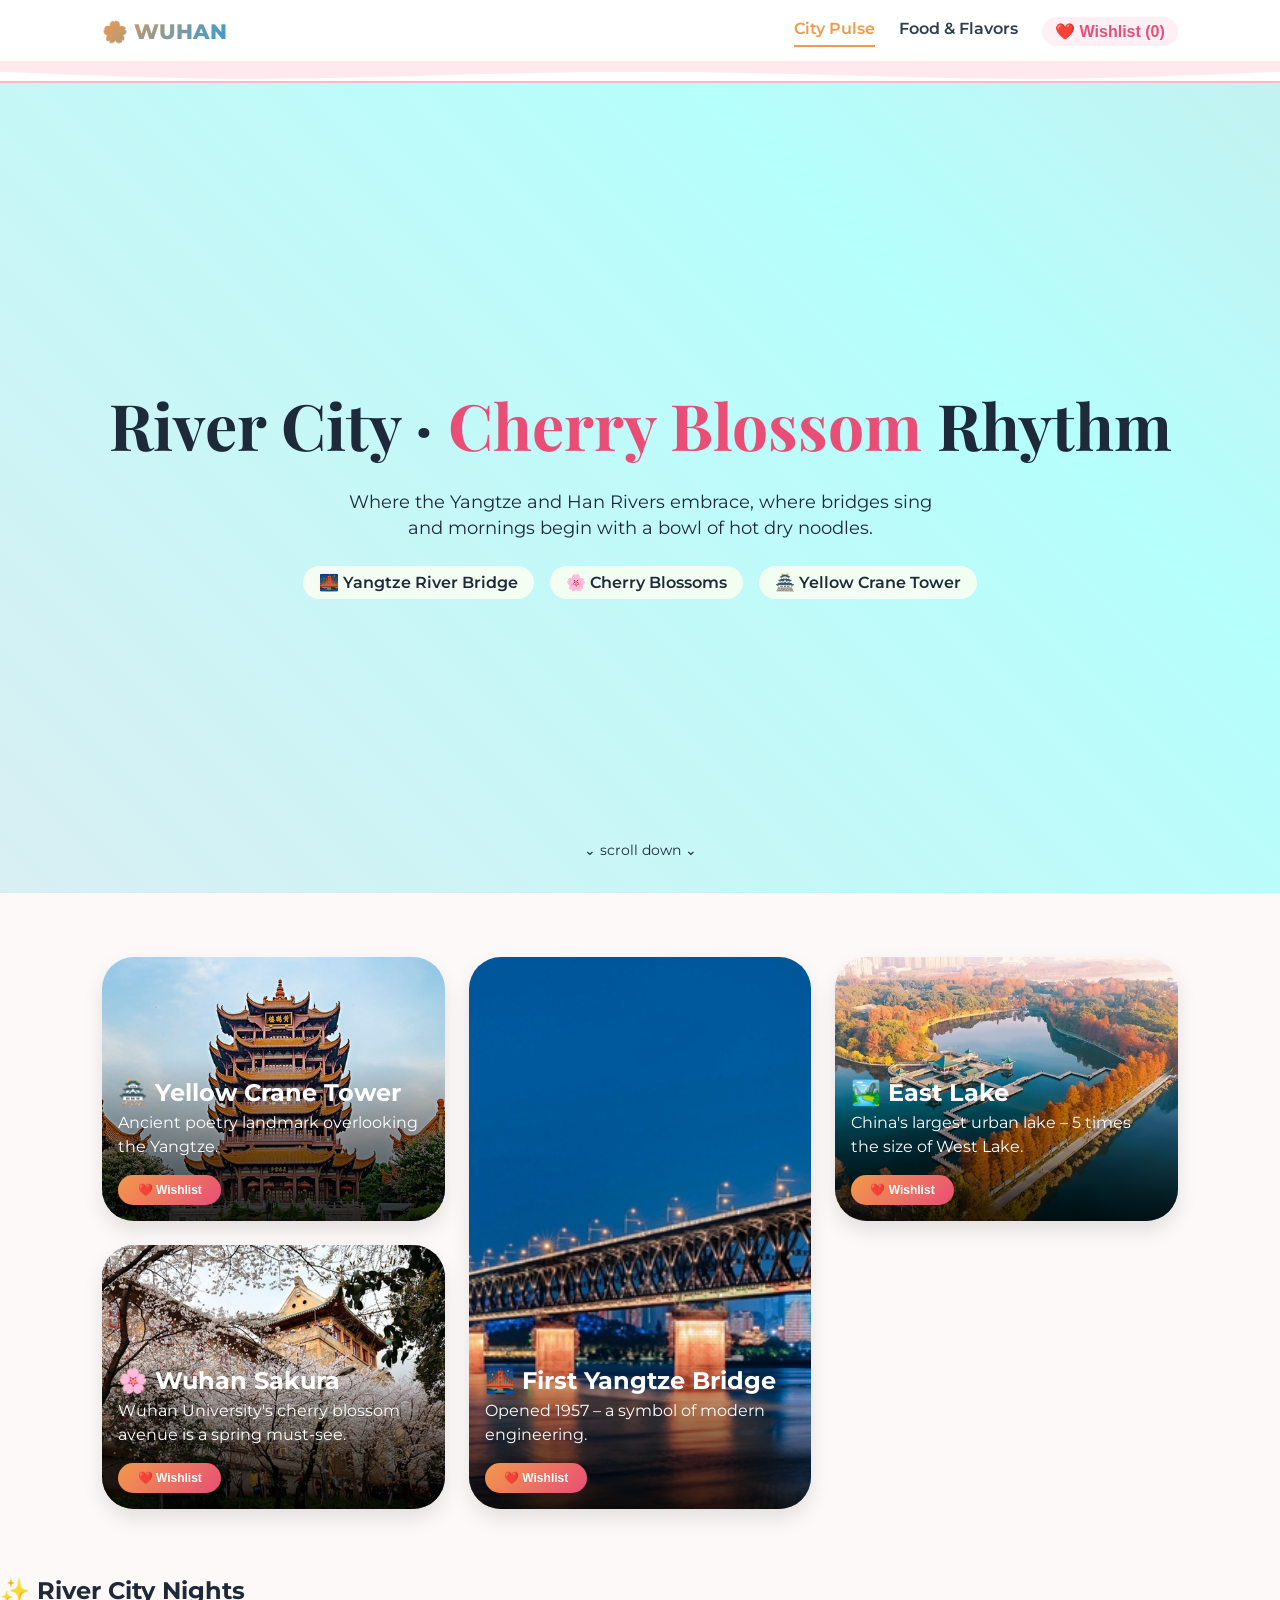
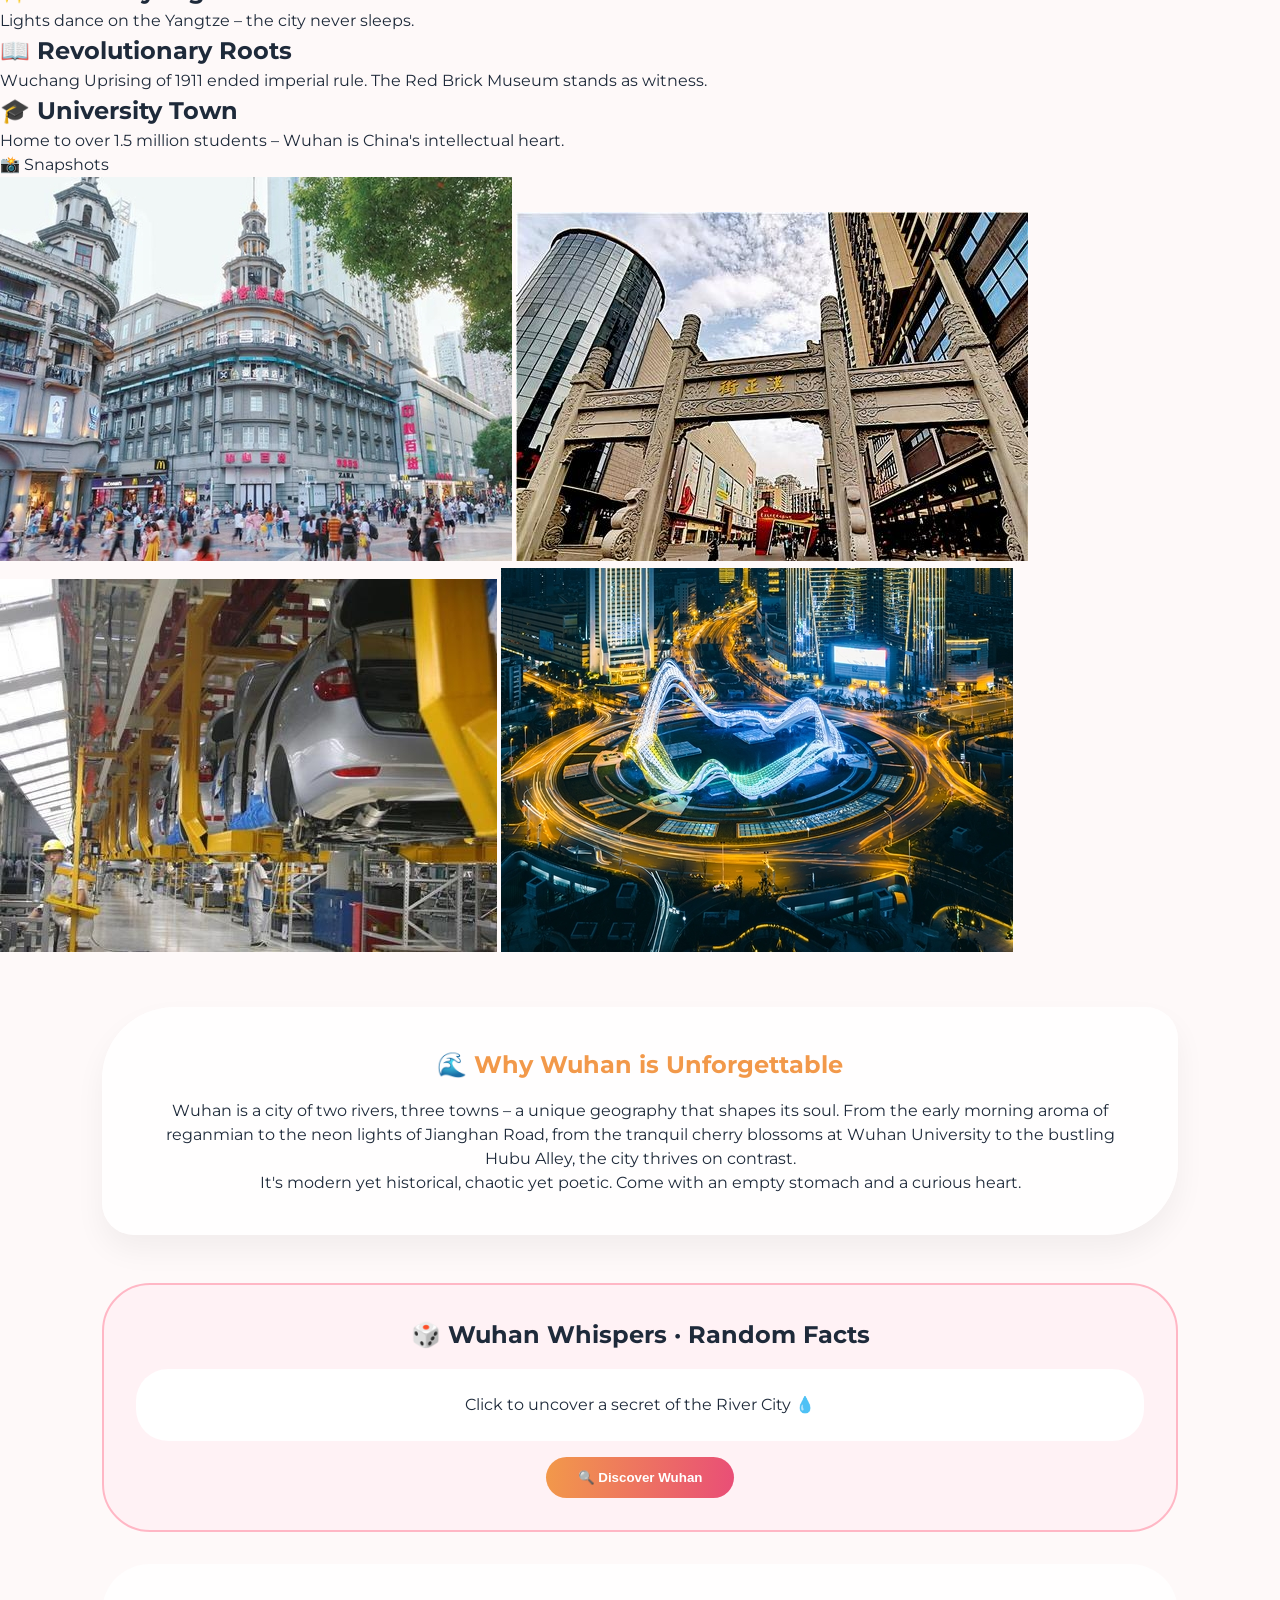
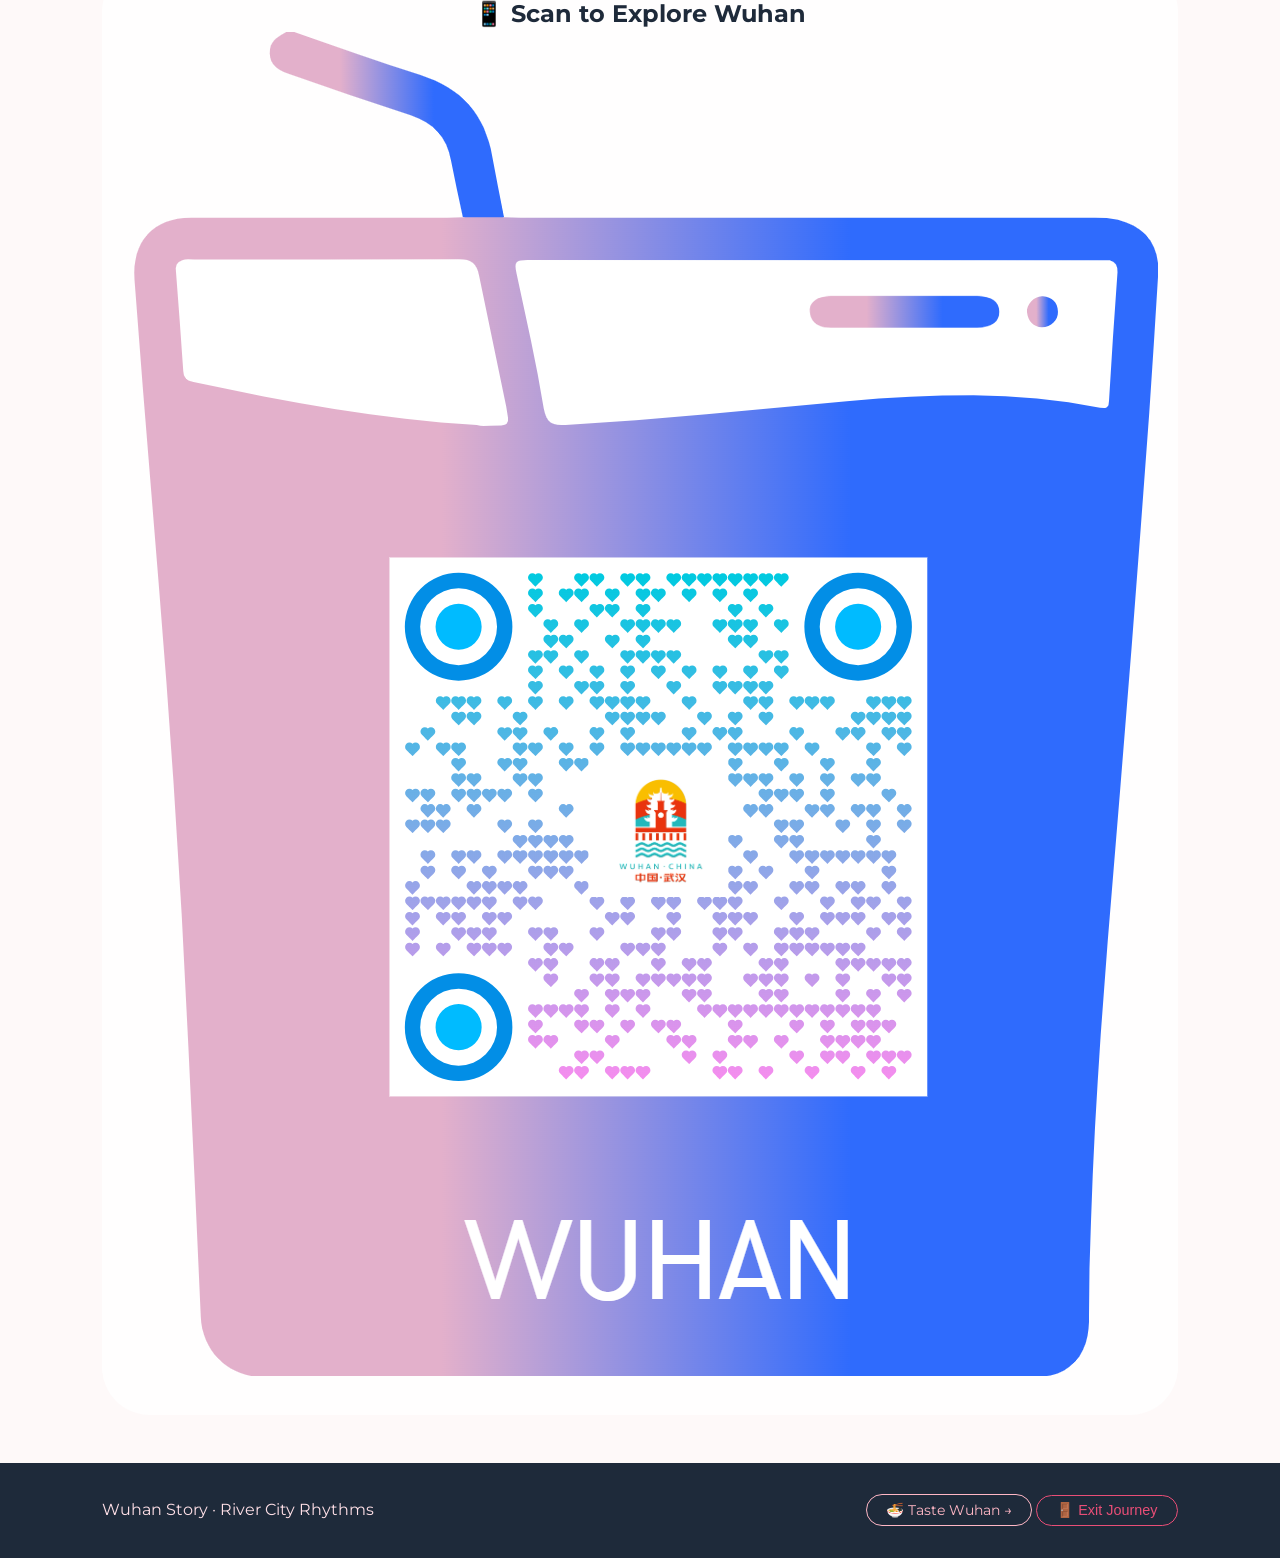
==== commit 4fb351c0: "Integrate Google Analytics tracking Added Google Analytics tracking code to the head section." ====
--- a/index.html
+++ b/index.html
@@ -6,6 +6,16 @@
   <title>Wuhan · River City · Cherry Blossom Dreams</title>
   <link rel="stylesheet" href="style.css">
   <link href="https://fonts.googleapis.com/css2?family=Montserrat:wght@300;400;500;600;700;800&family=Playfair+Display:wght@400;500;600;700&display=swap" rel="stylesheet">
+<!-- Google tag (gtag.js) -->
+<script async src="https://www.googletagmanager.com/gtag/js?id=G-E5EMTYTDRP"></script>
+<script>
+  window.dataLayer = window.dataLayer || [];
+  function gtag(){dataLayer.push(arguments);}
+  gtag('js', new Date());
+
+  gtag('config', 'G-E5EMTYTDRP');
+</script>
+
 </head>
 <body class="wuhan-page">
 
@@ -179,4 +189,4 @@
 
 <script src="script.js"></script>
 </body>
-</html>+</html>
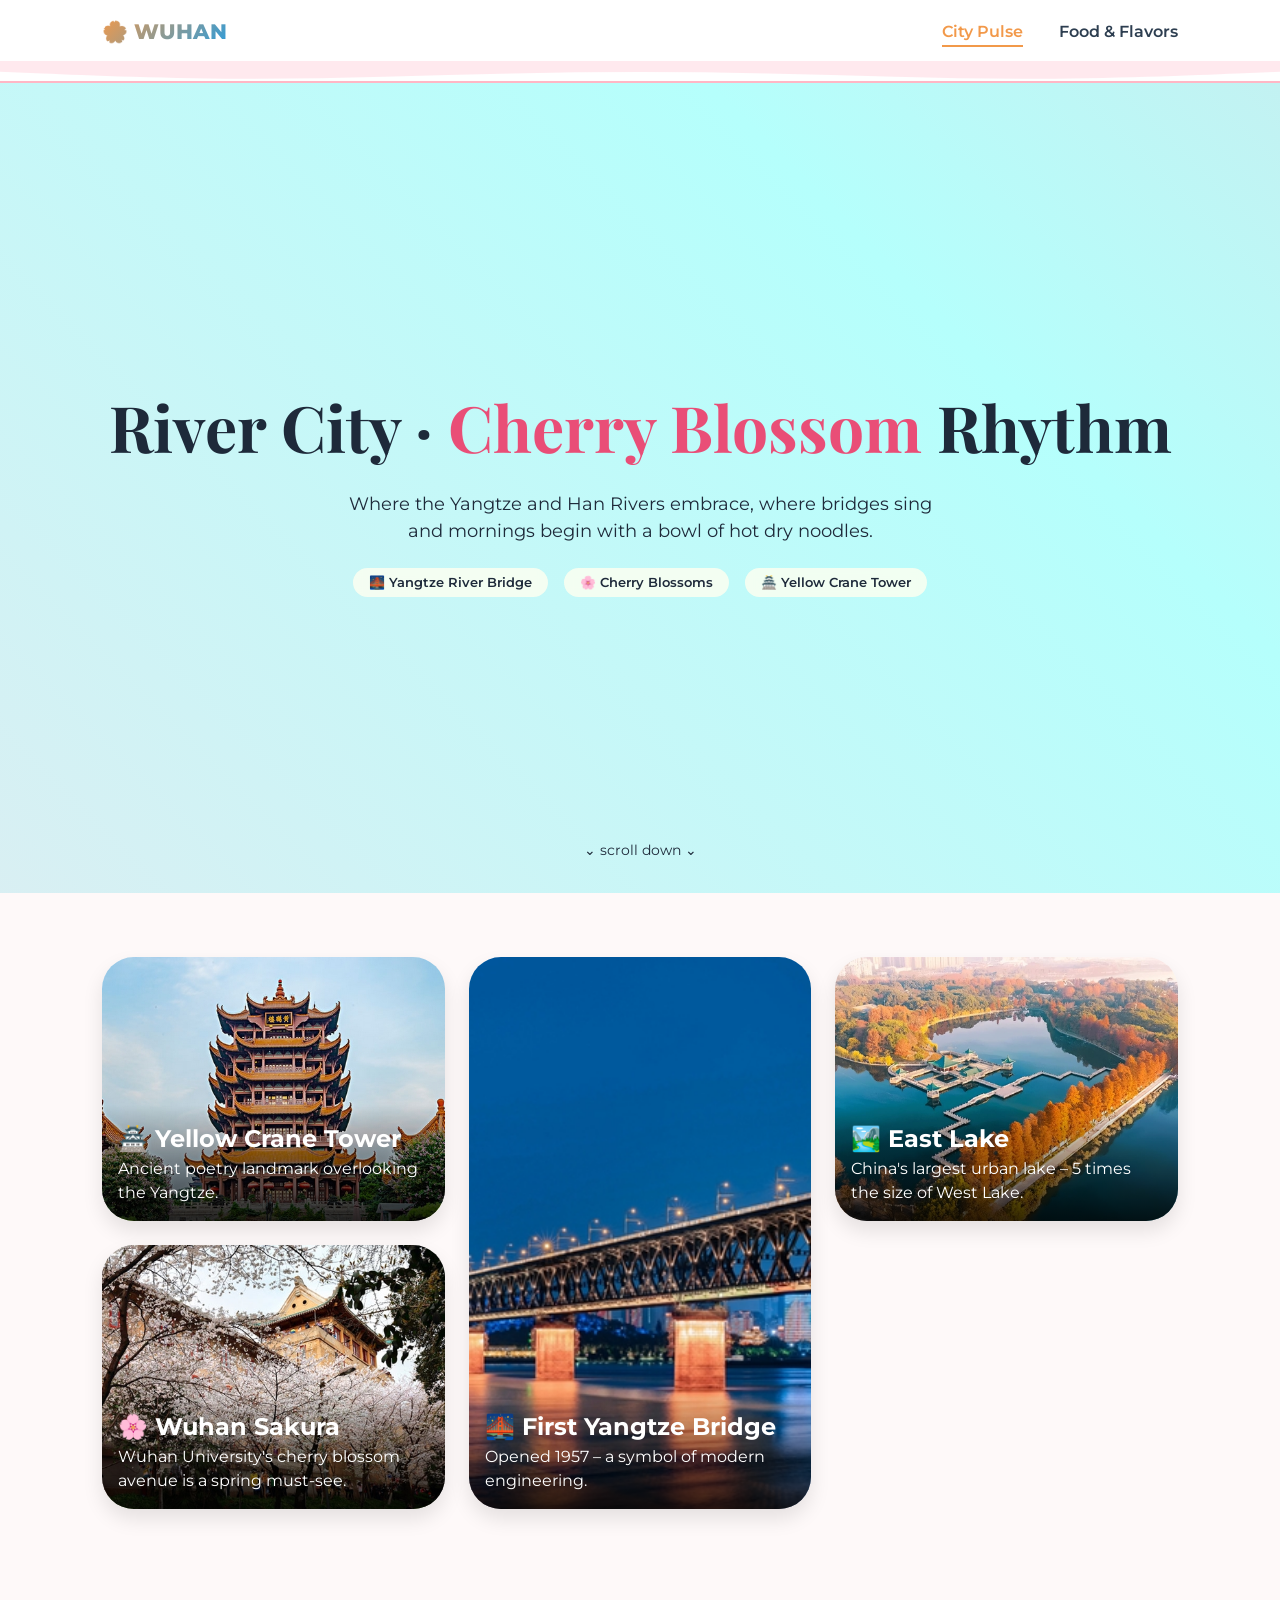
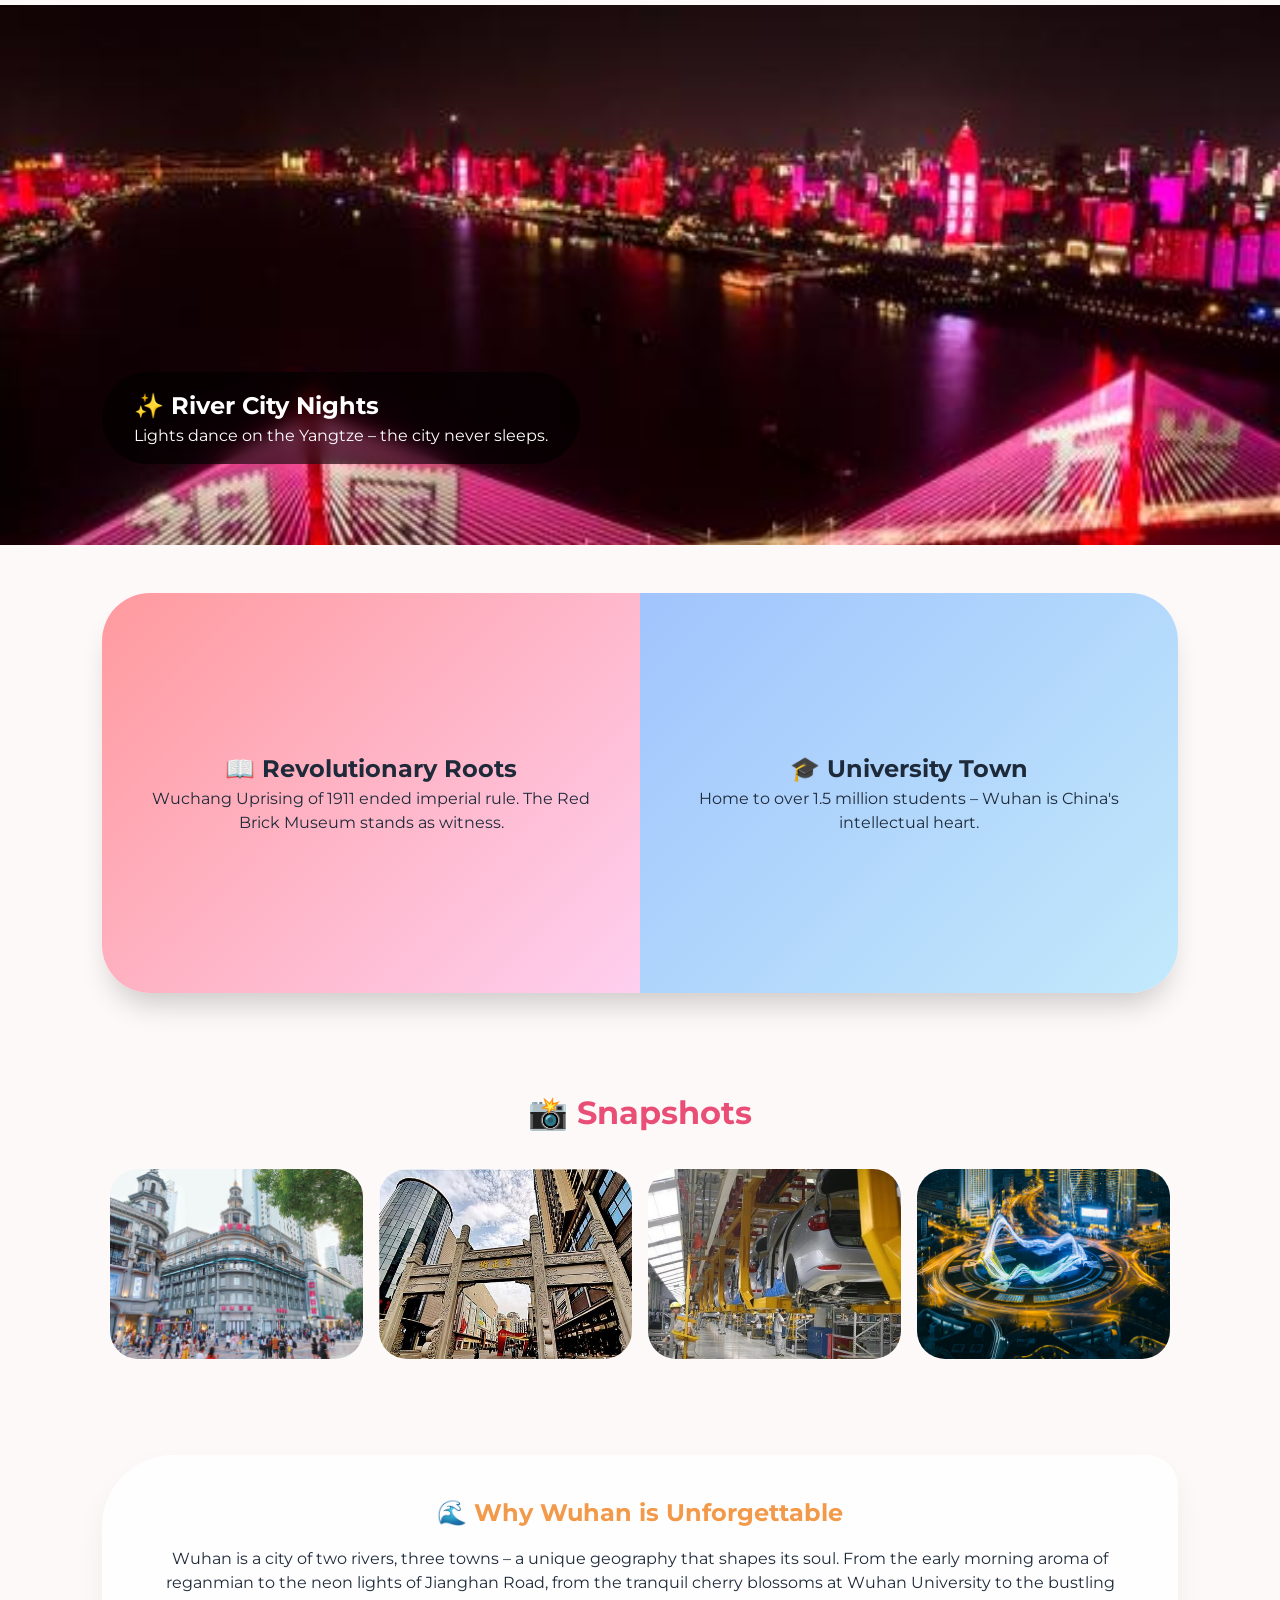
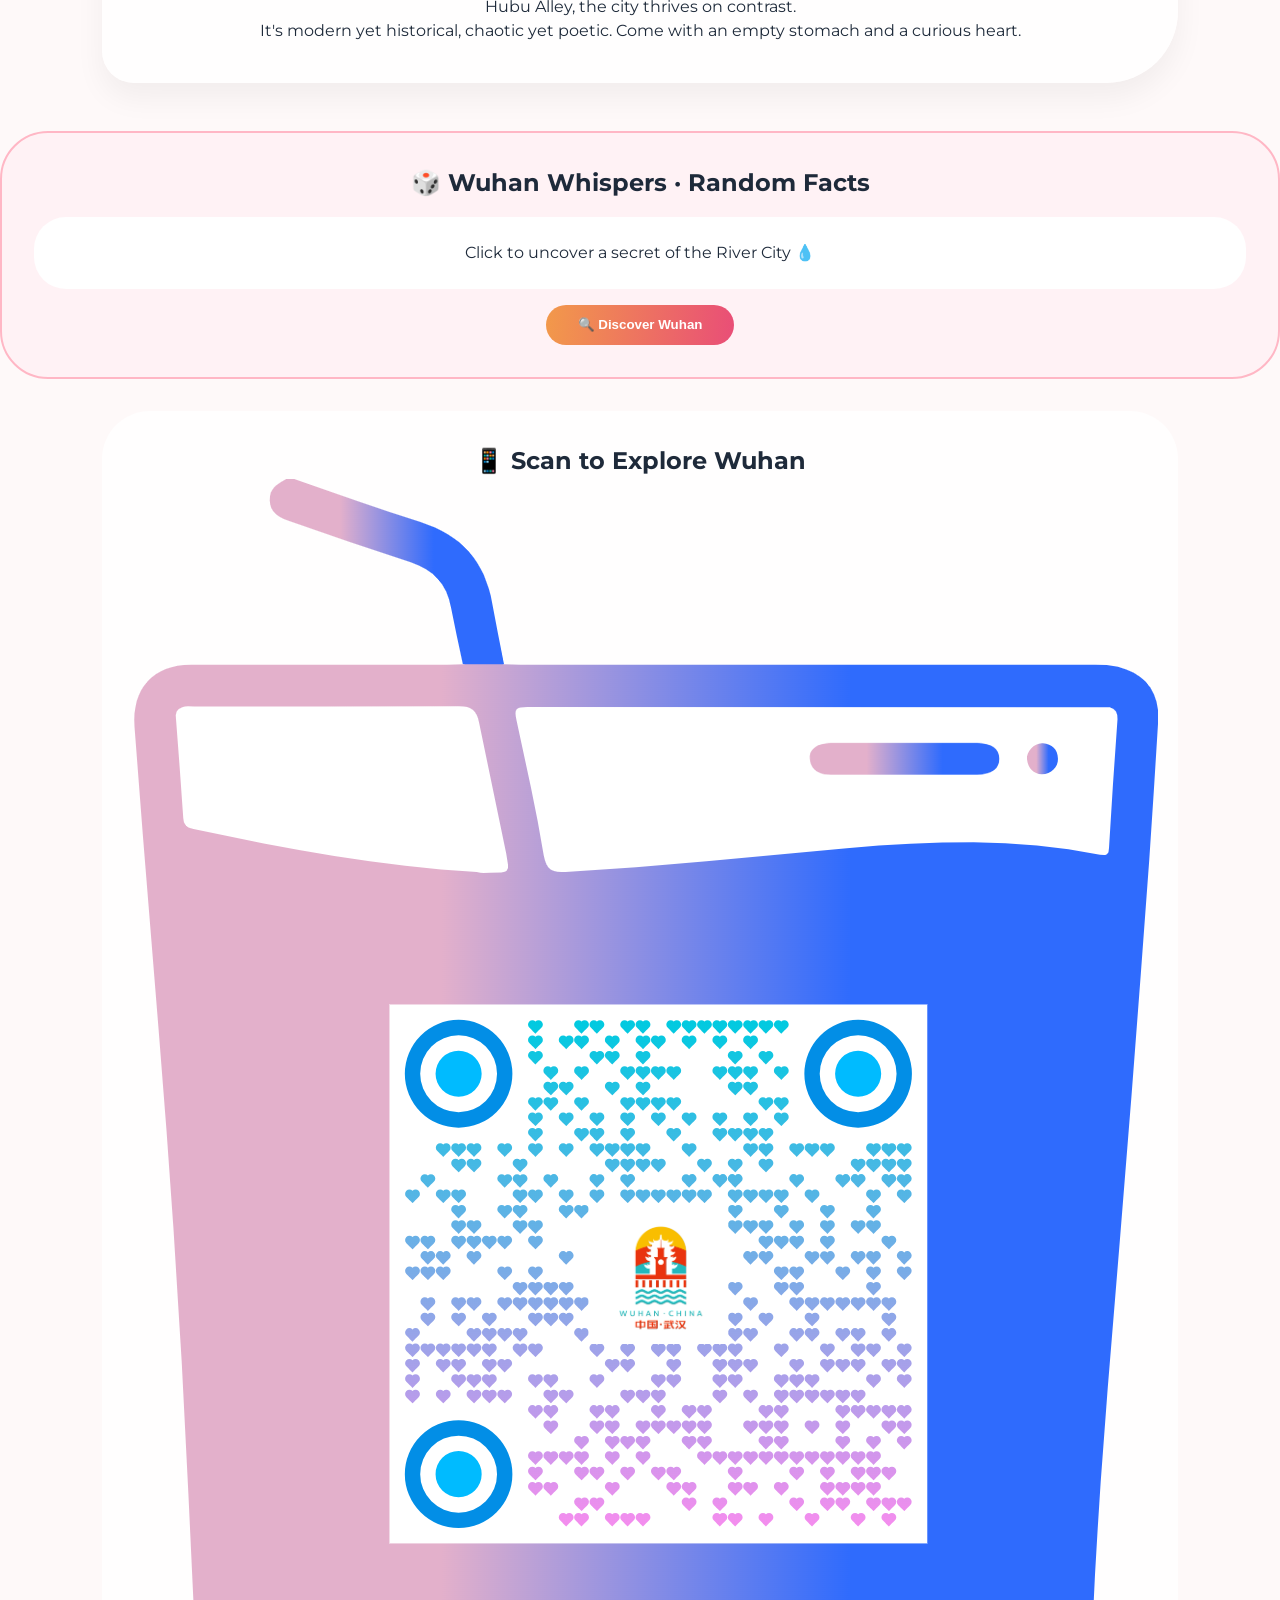
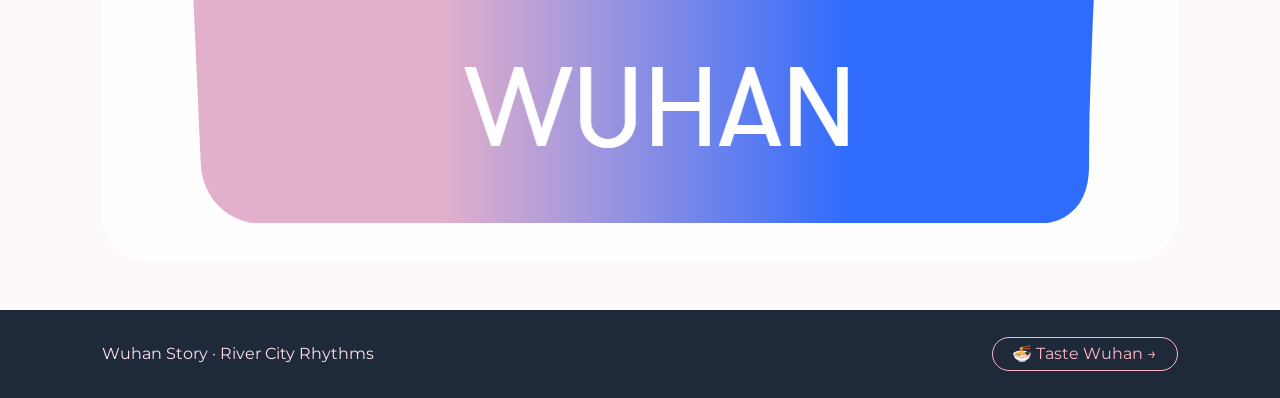
==== commit e97e3b7e: "Add files via upload" ====
--- a/index.html
+++ b/index.html
@@ -6,16 +6,6 @@
   <title>Wuhan · River City · Cherry Blossom Dreams</title>
   <link rel="stylesheet" href="style.css">
   <link href="https://fonts.googleapis.com/css2?family=Montserrat:wght@300;400;500;600;700;800&family=Playfair+Display:wght@400;500;600;700&display=swap" rel="stylesheet">
-<!-- Google tag (gtag.js) -->
-<script async src="https://www.googletagmanager.com/gtag/js?id=G-E5EMTYTDRP"></script>
-<script>
-  window.dataLayer = window.dataLayer || [];
-  function gtag(){dataLayer.push(arguments);}
-  gtag('js', new Date());
-
-  gtag('config', 'G-E5EMTYTDRP');
-</script>
-
 </head>
 <body class="wuhan-page">
 
@@ -25,7 +15,6 @@
     <nav>
       <a href="index.html" class="active">City Pulse</a>
       <a href="food.html">Food & Flavors</a>
-      <button class="wishlist-header-btn" id="openWishlistBtn">❤️ Wishlist (<span id="wishlistCount">0</span>)</button>
     </nav>
   </div>
   <svg class="wave-separator" viewBox="0 0 1440 60" preserveAspectRatio="none">
@@ -48,38 +37,34 @@
   <div class="scroll-float">⌄ scroll down ⌄</div>
 </section>
 
-<!-- Waterfall grid with wishlist integration -->
+<!-- Waterfall grid (wishlist buttons removed) -->
 <section class="waterfall-grid">
-  <div class="waterfall-item" data-name="Yellow Crane Tower" data-img="images/yellowcrane.jpg" data-type="landmark">
+  <div class="waterfall-item" data-name="Yellow Crane Tower">
     <img src="images/yellowcrane.jpg" alt="Yellow Crane Tower">
     <div class="waterfall-caption">
       <h2>🏯 Yellow Crane Tower</h2>
       <p>Ancient poetry landmark overlooking the Yangtze.</p>
-      <button class="add-wishlist-btn small-btn">❤️ Wishlist</button>
     </div>
   </div>
-  <div class="waterfall-item tall" data-name="Yangtze River Bridge" data-img="images/yangtzebridge.jpg" data-type="landmark">
+  <div class="waterfall-item tall" data-name="Yangtze River Bridge">
     <img src="images/yangtzebridge.jpg" alt="Yangtze River Bridge">
     <div class="waterfall-caption">
       <h2>🌉 First Yangtze Bridge</h2>
       <p>Opened 1957 – a symbol of modern engineering.</p>
-      <button class="add-wishlist-btn small-btn">❤️ Wishlist</button>
     </div>
   </div>
-  <div class="waterfall-item" data-name="East Lake" data-img="images/eastlake.jpg" data-type="landmark">
+  <div class="waterfall-item" data-name="East Lake">
     <img src="images/eastlake.jpg" alt="East Lake">
     <div class="waterfall-caption">
       <h2>🏞️ East Lake</h2>
       <p>China's largest urban lake – 5 times the size of West Lake.</p>
-      <button class="add-wishlist-btn small-btn">❤️ Wishlist</button>
     </div>
   </div>
-  <div class="waterfall-item" data-name="Wuhan University Sakura" data-img="images/sakura.jpg" data-type="landmark">
+  <div class="waterfall-item" data-name="Wuhan University Sakura">
     <img src="images/sakura.jpg" alt="Cherry Blossoms">
     <div class="waterfall-caption">
       <h2>🌸 Wuhan Sakura</h2>
       <p>Wuhan University's cherry blossom avenue is a spring must-see.</p>
-      <button class="add-wishlist-btn small-btn">❤️ Wishlist</button>
     </div>
   </div>
 </section>
@@ -147,39 +132,17 @@
   <p>Wuhan Story · River City Rhythms</p>
   <div class="footer-actions">
     <a href="food.html" class="footer-link">🍜 Taste Wuhan →</a>
-    <button id="exitSiteBtn" class="footer-link exit-btn">🚪 Exit Journey</button>
-  </div>
-</footer>
-
-<!-- Wishlist Modal -->
-<div id="wishlistModal" class="custom-modal">
-  <div class="modal-content wishlist-modal-content">
-    <div class="modal-header">
-      <h2>❤️ My Wuhan Wishlist</h2>
-      <span class="modal-close" id="closeWishlistModal">&times;</span>
-    </div>
-    <div id="wishlistItemsContainer" class="wishlist-list">
-      <p style="text-align:center; color:gray;">No items yet. Click "Wishlist" to add landmarks or food.</p>
+<div id="exitModal" class="exit-modal">
+  <div class="exit-modal-box">
+    <h2>Wait a moment 🌸</h2>
+    <p>Why not explore a little more before leaving?</p>
+    <div class="exit-actions">
+      <button id="stayBtn">Stay & Explore</button>
+      <button id="leaveBtn">Leave Anyway</button>
     </div>
   </div>
 </div>
-
-<!-- Exit Confirmation Modal -->
-<div id="exitConfirmModal" class="custom-modal">
-  <div class="modal-content confirm-modal-content">
-    <div class="modal-header">
-      <h2>🚪 Confirm Exit</h2>
-      <span class="modal-close" id="closeExitModal">&times;</span>
-    </div>
-    <div class="confirm-body">
-      <p>Are you sure you want to leave the Wuhan journey?<br>Your wishlist will be cleared.</p>
-      <div class="confirm-buttons">
-        <button id="confirmExitBtn" class="vibrant-btn danger-btn">Confirm Exit</button>
-        <button id="cancelExitBtn" class="vibrant-btn secondary-btn">Cancel</button>
-      </div>
-    </div>
-  </div>
-</div>
+</footer>
 
 <div id="toastMsg" class="toast-message"></div>
 <div id="lightbox" class="lightbox">
@@ -189,4 +152,4 @@
 
 <script src="script.js"></script>
 </body>
-</html>
+</html>
--- a/style.css
+++ b/style.css
@@ -1,4 +1,3 @@
-/* Global reset & fonts */
 * {
   margin: 0;
   padding: 0;
@@ -31,7 +30,6 @@
   justify-content: space-between;
   align-items: center;
   padding: 1rem 8%;
-  flex-wrap: wrap;
 }
 .logo {
   font-size: 1.3rem;
@@ -41,15 +39,10 @@
   -webkit-background-clip: text;
   color: transparent;
 }
-nav {
-  display: flex;
-  align-items: center;
-  gap: 1.5rem;
-  flex-wrap: wrap;
-}
 nav a {
   color: #2D3E50;
   text-decoration: none;
+  margin-left: 2rem;
   font-weight: 600;
   transition: 0.2s;
   padding-bottom: 4px;
@@ -58,22 +51,6 @@
 nav a.active, nav a:hover {
   border-bottom-color: #F2994A;
   color: #F2994A;
-}
-.wishlist-header-btn {
-  background: none;
-  border: none;
-  font-size: 1rem;
-  font-weight: 700;
-  color: #E94E77;
-  cursor: pointer;
-  transition: 0.2s;
-  padding: 0.3rem 0.8rem;
-  border-radius: 40px;
-  background: #FFF0F5;
-}
-.wishlist-header-btn:hover {
-  background: #FFE0E7;
-  transform: scale(1.02);
 }
 .wave-separator {
   display: block;
@@ -118,14 +95,41 @@
   font-weight: 700;
   color: #1E2A3A;
 }
-.pink { color: #E94E77; }
-.hero-content p { max-width: 600px; margin: 1rem auto; font-size: 1.1rem; }
-.hero-badges { display: flex; gap: 1rem; justify-content: center; flex-wrap: wrap; margin-top: 1.5rem; }
-.hero-badges span { background: rgba(255,255,240,0.8); backdrop-filter: blur(4px); padding: 0.3rem 1rem; border-radius: 40px; font-weight: 600; }
-.scroll-float { position: absolute; bottom: 2rem; animation: float 2s infinite; font-size: 0.9rem; }
-@keyframes float { 0%,100%{ transform: translateY(0);} 50%{ transform: translateY(10px);} }
-
-/* ========== WATERFALL GRID ========== */
+.pink {
+  color: #E94E77;
+}
+.hero-content p {
+  max-width: 600px;
+  margin: 1rem auto;
+  font-size: 1.1rem;
+}
+.hero-badges {
+  display: flex;
+  gap: 1rem;
+  justify-content: center;
+  flex-wrap: wrap;
+  margin-top: 1.5rem;
+}
+.hero-badges span {
+  background: rgba(255,255,240,0.8);
+  backdrop-filter: blur(4px);
+  padding: 0.3rem 1rem;
+  border-radius: 40px;
+  font-size: 0.8rem;
+  font-weight: 600;
+}
+.scroll-float {
+  position: absolute;
+  bottom: 2rem;
+  animation: float 2s infinite;
+  font-size: 0.9rem;
+}
+@keyframes float {
+  0%,100%{ transform: translateY(0);}
+  50%{ transform: translateY(10px);}
+}
+
+/* ========== WATERFALL GRID (unique) ========== */
 .waterfall-grid {
   display: grid;
   grid-template-columns: repeat(3, 1fr);
@@ -140,9 +144,18 @@
   transition: 0.3s;
   box-shadow: 0 10px 20px rgba(0,0,0,0.1);
 }
-.waterfall-item img { width: 100%; height: 100%; object-fit: cover; transition: 0.4s; }
-.waterfall-item:hover img { transform: scale(1.05); }
-.waterfall-item.tall { grid-row: span 2; }
+.waterfall-item img {
+  width: 100%;
+  height: 100%;
+  object-fit: cover;
+  transition: 0.4s;
+}
+.waterfall-item:hover img {
+  transform: scale(1.05);
+}
+.waterfall-item.tall {
+  grid-row: span 2;
+}
 .waterfall-caption {
   position: absolute;
   bottom: 0;
@@ -152,22 +165,126 @@
   padding: 1rem;
   color: white;
 }
-.small-btn {
-  background: rgba(255,255,240,0.85);
-  border: none;
-  padding: 0.2rem 0.8rem;
-  border-radius: 30px;
-  font-weight: 600;
-  font-size: 0.75rem;
-  cursor: pointer;
-  margin-top: 0.5rem;
-  transition: 0.2s;
+@media (max-width: 768px) {
+  .waterfall-grid { grid-template-columns: 1fr; gap: 1rem; }
+  .waterfall-item.tall { grid-row: span 1; }
+}
+
+/* ========== FLOATING PARALLAX ========== */
+.float-parallax {
+  position: relative;
+  height: 60vh;
+  margin: 2rem 0;
+  overflow: hidden;
+}
+.parallax-bg {
+  position: absolute;
+  top: 0;
+  left: 0;
+  width: 100%;
+  height: 120%;
+  background: url('images/wuhan_night.jpg') center/cover no-repeat;
+  transform: translateY(0);
+  transition: transform 0.1s linear;
+  will-change: transform;
+}
+.parallax-text {
+  position: absolute;
+  bottom: 15%;
+  left: 8%;
+  background: rgba(0,0,0,0.6);
+  backdrop-filter: blur(8px);
+  padding: 1rem 2rem;
+  border-radius: 60px;
+  color: white;
+}
+
+/* ========== SPLIT REVEAL (hover effect) ========== */
+.split-reveal {
+  display: flex;
+  min-height: 400px;
+  margin: 3rem 8%;
+  border-radius: 48px;
+  overflow: hidden;
+  box-shadow: 0 20px 30px -10px rgba(0,0,0,0.2);
+}
+.split-left, .split-right {
+  flex: 1;
+  display: flex;
+  align-items: center;
+  justify-content: center;
+  text-align: center;
+  transition: 0.4s;
+  background-size: cover;
+  background-position: center;
+}
+.split-left {
+  background: linear-gradient(135deg, #FF9A9E, #FECFEF);
+}
+.split-right {
+  background: linear-gradient(135deg, #A1C4FD, #C2E9FB);
+}
+.split-content {
+  padding: 2rem;
+}
+.split-left:hover, .split-right:hover {
+  flex: 1.2;
+}
+@media (max-width: 768px) {
+  .split-reveal { flex-direction: column; }
+}
+
+/* ========== MOSAIC TILT ========== */
+.mosaic-tilt {
+  padding: 3rem 8%;
+}
+.mosaic-title {
+  font-size: 2rem;
+  font-weight: 700;
+  text-align: center;
+  margin-bottom: 2rem;
   color: #E94E77;
 }
-.small-btn:hover { background: #FFB7C5; transform: scale(1.02); }
+.mosaic-flex {
+  display: flex;
+  flex-wrap: wrap;
+  gap: 1rem;
+  justify-content: center;
+}
+.mosaic-flex img {
+  width: calc(25% - 1rem);
+  min-width: 180px;
+  border-radius: 28px;
+  transition: 0.3s;
+  transform: rotate(0deg);
+}
+.mosaic-flex img:hover {
+  transform: rotate(2deg) scale(1.02);
+  box-shadow: 0 15px 25px rgba(0,0,0,0.2);
+}
+@media (max-width: 768px) {
+  .mosaic-flex img { width: calc(50% - 1rem); }
+}
+
+/* ========== BUBBLE TEXT (rounded card) ========== */
+.bubble-text {
+  background: #FFFFFFCC;
+  backdrop-filter: blur(8px);
+  margin: 3rem 8%;
+  padding: 2.5rem;
+  border-radius: 72px 32px 72px 32px;
+  box-shadow: 0 15px 30px rgba(0,0,0,0.05);
+  text-align: center;
+}
+.bubble-text h2 {
+  color: #F2994A;
+  margin-bottom: 1rem;
+}
 
 /* ========== CARD STACK (food page) ========== */
-.card-stack { padding: 3rem 8%; }
+.card-stack {
+  padding: 3rem 8%;
+}
 .stack-card {
   display: flex;
   align-items: center;
@@ -177,56 +294,101 @@
   border-radius: 48px;
   padding: 1.5rem;
   box-shadow: 0 8px 20px rgba(0,0,0,0.05);
-}
-.stack-card.reverse { flex-direction: row-reverse; }
-.stack-img { flex: 1; }
-.stack-img img { width: 100%; border-radius: 32px; }
-.stack-text { flex: 1; }
-.stack-text h2 { color: #2D9CDB; }
-.add-wishlist-btn {
-  background: linear-gradient(135deg, #F2994A, #E94E77);
-  border: none;
-  padding: 0.5rem 1.2rem;
+  transition: 0.3s;
+}
+.stack-card.reverse {
+  flex-direction: row-reverse;
+}
+.stack-img {
+  flex: 1;
+}
+.stack-img img {
+  width: 100%;
+  border-radius: 32px;
+}
+.stack-text {
+  flex: 1;
+}
+.stack-text h2 {
+  color: #2D9CDB;
+}
+@media (max-width: 768px) {
+  .stack-card, .stack-card.reverse { flex-direction: column; }
+}
+
+/* ========== MORNING MARKET FULL ========== */
+.morning-market {
+  position: relative;
+  margin: 2rem 0;
+}
+.morning-market img {
+  width: 100%;
+  max-height: 70vh;
+  object-fit: cover;
+}
+.market-caption {
+  position: absolute;
+  bottom: 10%;
+  left: 8%;
+  background: rgba(0,0,0,0.6);
+  padding: 0.8rem 1.8rem;
   border-radius: 40px;
   color: white;
+}
+
+/* ========== CIRCLE GRID (snacks) ========== */
+.snack-circle {
+  padding: 3rem 8%;
+}
+.circle-title {
+  text-align: center;
+  font-size: 1.8rem;
   font-weight: 700;
-  margin-top: 1rem;
-  cursor: pointer;
-  transition: 0.2s;
-}
-.add-wishlist-btn:hover { transform: scale(1.02); box-shadow: 0 4px 12px rgba(233,78,119,0.4); }
-.mini-wish { padding: 0.2rem 0.8rem; font-size: 0.7rem; margin-top: 0.5rem; }
-
-/* ========== MORNING MARKET ========== */
-.morning-market { position: relative; margin: 2rem 0; }
-.morning-market img { width: 100%; max-height: 70vh; object-fit: cover; }
-.market-caption { position: absolute; bottom: 10%; left: 8%; background: rgba(0,0,0,0.6); padding: 0.8rem 1.8rem; border-radius: 40px; color: white; }
-
-/* ========== SNACK CIRCLE ========== */
-.snack-circle { padding: 3rem 8%; }
-.circle-title { text-align: center; font-size: 1.8rem; font-weight: 700; margin-bottom: 2rem; }
-.circle-grid { display: flex; flex-wrap: wrap; gap: 2rem; justify-content: center; }
-.circle-item { text-align: center; width: 150px; }
-.circle-item img { width: 120px; height: 120px; object-fit: cover; border-radius: 50%; border: 4px solid #FFB7C5; transition: 0.3s; }
-.circle-item img:hover { transform: scale(1.05); border-color: #F2994A; }
-.circle-item span { display: block; margin: 0.5rem 0; font-weight: 500; }
-
-/* ========== BUBBLE TEXT ========== */
-.bubble-text {
-  background: #FFFFFFCC;
-  backdrop-filter: blur(8px);
-  margin: 3rem 8%;
-  padding: 2.5rem;
-  border-radius: 72px 32px 72px 32px;
-  box-shadow: 0 15px 30px rgba(0,0,0,0.05);
-  text-align: center;
-}
-.bubble-text h2 { color: #F2994A; margin-bottom: 1rem; }
-
-/* ========== INTERACTIVE MODULE ========== */
-.interactive-module { margin: 2rem 8%; }
-.wuhan-module .module-inner { background: #FFF2F5; border-radius: 48px; padding: 2rem; text-align: center; border: 2px solid #FFB7C5; }
-.fact-card { background: white; color: #1E2A3A; padding: 1.5rem; border-radius: 32px; margin: 1rem 0; }
+  margin-bottom: 2rem;
+}
+.circle-grid {
+  display: flex;
+  flex-wrap: wrap;
+  gap: 2rem;
+  justify-content: center;
+}
+.circle-item {
+  text-align: center;
+  width: 150px;
+}
+.circle-item img {
+  width: 120px;
+  height: 120px;
+  object-fit: cover;
+  border-radius: 50%;
+  border: 4px solid #FFB7C5;
+  transition: 0.3s;
+}
+.circle-item img:hover {
+  transform: scale(1.05);
+  border-color: #F2994A;
+}
+.circle-item span {
+  display: block;
+  margin-top: 0.5rem;
+  font-weight: 500;
+}
+
+/* ========== INTERACTIVE MODULE (Wuhan version) ========== */
+.wuhan-module .module-inner {
+  background: #FFF2F5;
+  border-radius: 48px;
+  padding: 2rem;
+  text-align: center;
+  border: 2px solid #FFB7C5;
+}
+.wuhan-module .fact-card {
+  background: white;
+  color: #1E2A3A;
+  padding: 1.5rem;
+  border-radius: 32px;
+  margin: 1rem 0;
+}
 .vibrant-btn {
   background: linear-gradient(95deg, #F2994A, #E94E77);
   border: none;
@@ -237,20 +399,25 @@
   cursor: pointer;
   transition: 0.2s;
 }
-.vibrant-btn:hover { transform: scale(1.02); box-shadow: 0 8px 18px rgba(233,78,119,0.4); }
-
-/* ========== FOOTER & MISC ========== */
-.qr-center.wuhan-qr { background: #FFFFFFDD; border-radius: 48px; margin: 2rem 8%; padding: 2rem; text-align: center; }
+.vibrant-btn:hover {
+  transform: scale(1.02);
+  box-shadow: 0 8px 18px rgba(233,78,119,0.4);
+}
+.qr-center.wuhan-qr {
+  background: #FFFFFFDD;
+  border-radius: 48px;
+  margin: 2rem 8%;
+  padding: 2rem;
+  text-align: center;
+}
 .footer-wuhan {
   background: #1E2A3A;
   color: #FFE0E7;
   display: flex;
   justify-content: space-between;
-  align-items: center;
   padding: 2rem 8%;
   margin-top: 3rem;
   flex-wrap: wrap;
-  gap: 1rem;
 }
 .footer-link {
   color: #FFB7C5;
@@ -258,96 +425,78 @@
   border: 1px solid #FFB7C5;
   padding: 0.4rem 1.2rem;
   border-radius: 40px;
-  background: transparent;
-  cursor: pointer;
-  transition: 0.2s;
-  font-size: 0.9rem;
-}
-.footer-link:hover { background: #FFB7C5; color: #1E2A3A; }
-.exit-btn { border-color: #E94E77; color: #E94E77; }
-
-/* ========== MODAL STYLES ========== */
-.custom-modal {
+}
+.lightbox {
   display: none;
   position: fixed;
-  top: 0; left: 0;
-  width: 100%; height: 100%;
-  background: rgba(0,0,0,0.75);
-  backdrop-filter: blur(8px);
+  top:0; left:0;
+  width:100%; height:100%;
+  background: rgba(0,0,0,0.95);
+  backdrop-filter: blur(12px);
+  z-index: 1000;
+  justify-content: center;
+  align-items: center;
+}
+.lightbox-content {
+  max-width: 85%;
+  max-height: 85%;
+  border-radius: 28px;
+}
+.close-lightbox {
+  position: absolute;
+  top: 30px; right: 40px;
+  font-size: 40px;
+  color: white;
+  cursor: pointer;
+}
+.hidden {
+  opacity: 0;
+  transform: translateY(40px);
+  transition: 0.7s cubic-bezier(0.2,0.9,0.4,1.1);
+}
+.show {
+  opacity: 1;
+  transform: translateY(0);
+}
+.exit-modal {
+  position: fixed;
+  top: 0;
+  left: 0;
+  width: 100%;
+  height: 100%;
+  background: rgba(0,0,0,0.6);
+  display: none;
+  justify-content: center;
+  align-items: center;
   z-index: 2000;
-  align-items: center;
-  justify-content: center;
-}
-.modal-content {
-  background: #FFF9F9;
-  max-width: 500px;
-  width: 90%;
-  border-radius: 48px;
-  overflow: hidden;
-  animation: fadeSlideUp 0.2s ease;
-}
-@keyframes fadeSlideUp {
-  from { opacity: 0; transform: translateY(20px);}
-  to { opacity: 1; transform: translateY(0);}
-}
-.modal-header {
+}
+
+.exit-modal-box {
+  background: white;
+  padding: 2rem;
+  border-radius: 24px;
+  text-align: center;
+  max-width: 320px;
+}
+
+.exit-actions {
+  margin-top: 1.5rem;
   display: flex;
   justify-content: space-between;
-  align-items: center;
-  padding: 1rem 1.5rem;
-  background: #FFE0E7;
-  border-bottom: 2px solid #FFB7C5;
-}
-.modal-close { font-size: 2rem; cursor: pointer; font-weight: 300; transition: 0.2s; }
-.modal-close:hover { color: #E94E77; }
-.wishlist-list { padding: 1rem; max-height: 60vh; overflow-y: auto; }
-.wishlist-item {
-  display: flex;
-  align-items: center;
-  gap: 1rem;
-  background: white;
-  border-radius: 32px;
-  padding: 0.8rem;
-  margin-bottom: 0.8rem;
-  box-shadow: 0 2px 8px rgba(0,0,0,0.05);
-}
-.wishlist-img { width: 60px; height: 60px; object-fit: cover; border-radius: 28px; }
-.wishlist-info { flex: 1; }
-.wishlist-info h4 { margin-bottom: 0.2rem; }
-.remove-wish-btn { background: #FFE0E7; border: none; padding: 0.3rem 0.8rem; border-radius: 30px; color: #E94E77; font-weight: 600; cursor: pointer; }
-.confirm-body { padding: 2rem; text-align: center; }
-.confirm-buttons { display: flex; gap: 1rem; justify-content: center; margin-top: 1.5rem; }
-.danger-btn { background: #E94E77; }
-.secondary-btn { background: #6c757d; }
-
-/* ========== TOAST & LIGHTBOX ========== */
-.toast-message {
-  position: fixed;
-  bottom: 30px;
-  left: 50%;
-  transform: translateX(-50%);
-  background: #1E2A3A;
+}
+
+.exit-actions button {
+  border: none;
+  padding: 0.6rem 1.2rem;
+  border-radius: 20px;
+  cursor: pointer;
+}
+
+#stayBtn {
+  background: #FFB7C5;
   color: white;
-  padding: 0.6rem 1.5rem;
-  border-radius: 40px;
-  z-index: 2100;
-  opacity: 0;
-  transition: opacity 0.3s;
-  pointer-events: none;
-  font-size: 0.9rem;
-}
-.lightbox { display: none; position: fixed; top:0; left:0; width:100%; height:100%; background: rgba(0,0,0,0.95); backdrop-filter: blur(12px); z-index: 1000; justify-content: center; align-items: center; }
-.lightbox-content { max-width: 85%; max-height: 85%; border-radius: 28px; }
-.close-lightbox { position: absolute; top: 30px; right: 40px; font-size: 40px; color: white; cursor: pointer; }
-
-/* ========== SCROLL REVEAL ========== */
-.hidden { opacity: 0; transform: translateY(40px); transition: 0.7s cubic-bezier(0.2,0.9,0.4,1.1); }
-.show { opacity: 1; transform: translateY(0); }
-
-/* ========== RESPONSIVE ========== */
-@media (max-width: 768px) {
-  .waterfall-grid { grid-template-columns: 1fr; }
-  .stack-card, .stack-card.reverse { flex-direction: column; }
-  .footer-wuhan { flex-direction: column; text-align: center; }
-  .hero-badges { gap: 0.5rem; }
+}
+
+#leaveBtn {
+  background: #ccc;
 }
